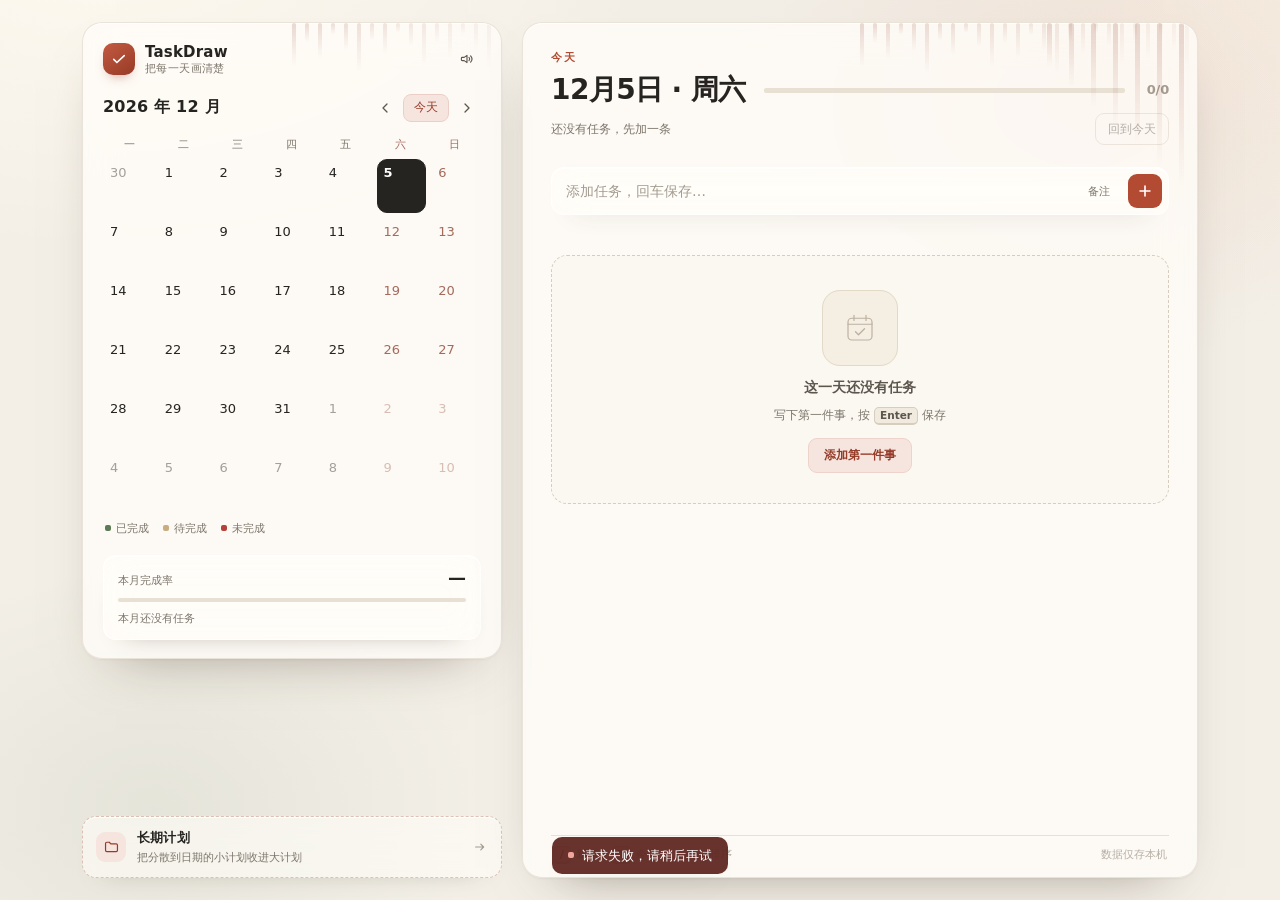
==== static/index.html @ 850bffb0 "Initial commit: TaskDraw local-first task manager" ====
<!doctype html>
<html lang="zh-CN">
<head>
  <meta charset="utf-8">
  <meta name="viewport" content="width=device-width, initial-scale=1">
  <title>TaskDraw · 每日任务</title>
  <link rel="icon" href="data:image/svg+xml,%3Csvg xmlns='http://www.w3.org/2000/svg' viewBox='0 0 32 32'%3E%3Crect width='32' height='32' rx='9' fill='%23b64a32'/%3E%3Cpath d='M9 16.5l4.5 4.5L23 11.5' stroke='%23fff' stroke-width='2.6' fill='none' stroke-linecap='round' stroke-linejoin='round'/%3E%3C/svg%3E">
  <link rel="stylesheet" href="/static/styles.css">
</head>
<body>
  <div class="app">
    <div class="calendar-column">
    <aside class="panel calendar-panel">
      <header class="brand">
        <span class="brand-mark" aria-hidden="true">
          <svg viewBox="0 0 24 24" fill="none"><path d="M5 12.5l4.2 4.2L19 7.4" stroke="currentColor" stroke-width="2.2" stroke-linecap="round" stroke-linejoin="round"/></svg>
        </span>
        <div class="brand-text">
          <span class="brand-name">TaskDraw</span>
          <span class="brand-tagline">把每一天画清楚</span>
        </div>
        <button class="icon-btn sound-toggle" id="sound-toggle" type="button" aria-pressed="true" aria-label="关闭音效" title="关闭音效"></button>
      </header>

      <div class="month-nav">
        <h2 id="month-label">2026 年 11 月</h2>
        <div class="pick-controls" id="pick-controls" hidden>
          <span id="pick-text" aria-live="polite">点选日期</span>
          <button class="pick-confirm" id="pick-confirm" type="button" hidden>确定</button>
          <button class="pick-cancel" id="pick-cancel" type="button">取消</button>
        </div>
        <div class="month-controls" id="month-controls">
          <button class="icon-btn" id="prev-month" type="button" aria-label="上个月">
            <svg viewBox="0 0 20 20" fill="none"><path d="M12.5 5l-5 5 5 5" stroke="currentColor" stroke-width="1.6" stroke-linecap="round" stroke-linejoin="round"/></svg>
          </button>
          <button class="today-chip" id="calendar-today" type="button">今天</button>
          <button class="icon-btn" id="next-month" type="button" aria-label="下个月">
            <svg viewBox="0 0 20 20" fill="none"><path d="M7.5 5l5 5-5 5" stroke="currentColor" stroke-width="1.6" stroke-linecap="round" stroke-linejoin="round"/></svg>
          </button>
        </div>
      </div>

      <div class="weekday-row" aria-hidden="true">
        <span>一</span><span>二</span><span>三</span><span>四</span><span>五</span><span>六</span><span>日</span>
      </div>

      <div class="calendar-grid" id="calendar-grid" role="group" aria-label="月历"></div>

      <div class="day-bubble" id="day-bubble" aria-hidden="true" hidden>
        <span id="day-bubble-text">(´･ω･`)</span>
      </div>

      <div class="legend" aria-hidden="true">
        <span><i class="dot dot-done"></i>已完成</span>
        <span><i class="dot dot-open"></i>待完成</span>
        <span><i class="dot dot-late"></i>未完成</span>
      </div>

      <section class="month-stats" aria-label="本月统计">
        <div class="ms-head">
          <span>本月完成率</span>
          <strong id="month-rate">—</strong>
        </div>
        <div class="ms-bar"><span id="month-bar"></span></div>
        <p class="ms-detail" id="month-detail">本月还没有任务</p>
      </section>
    </aside>

    <button class="plan-entry" id="plan-entry" type="button">
      <span class="plan-entry-mark" id="plan-entry-mark" aria-hidden="true">
        <svg viewBox="0 0 20 20" fill="none"><path d="M3 6.5A1.5 1.5 0 0 1 4.5 5h3l1.6 1.8H15.5A1.5 1.5 0 0 1 17 8.3v6.2a1.5 1.5 0 0 1-1.5 1.5h-11A1.5 1.5 0 0 1 3 14.5v-8z" stroke="currentColor" stroke-width="1.4" stroke-linejoin="round"/></svg>
      </span>
      <span class="plan-entry-text">
        <strong id="plan-entry-title">长期计划</strong>
        <small id="plan-entry-sub">把分散到日期的小计划收进大计划</small>
      </span>
      <span class="plan-entry-go" id="plan-entry-go" aria-hidden="true">
        <svg viewBox="0 0 20 20" fill="none"><path d="M4.5 10h10M11 6.5l3.5 3.5-3.5 3.5" stroke="currentColor" stroke-width="1.5" stroke-linecap="round" stroke-linejoin="round"/></svg>
      </span>
    </button>
    </div>

    <main class="panel day-panel">
      <header class="day-head">
        <div class="day-head-text">
          <p class="eyebrow" id="day-eyebrow">今天</p>
          <div class="day-title-row">
            <h1 id="day-title">11月12日 · 周三</h1>
            <div class="day-progress is-empty" id="day-progress" role="group" aria-label="当日完成进度">
              <div class="dp-track" aria-hidden="true"><span id="day-bar"></span></div>
              <span class="dp-ratio" id="day-ratio">0/0</span>
            </div>
          </div>
          <div class="day-sub-row">
            <p class="day-summary" id="day-summary">还没有任务</p>
            <div class="day-head-actions">
              <button class="btn-ghost desktop-only" id="suspend-btn" type="button" title="收起主窗口，挂出今天的任务">
                <svg viewBox="0 0 20 20" fill="none"><path d="M3.5 6.5h13M3.5 10h8M3.5 13.5h5" stroke="currentColor" stroke-width="1.5" stroke-linecap="round"/></svg>
                挂起
              </button>
              <button class="btn-ghost" id="day-today" type="button">回到今天</button>
            </div>
          </div>
        </div>
      </header>

      <form class="composer" id="composer" autocomplete="off">
        <input id="new-title" type="text" maxlength="120" placeholder="添加任务，回车保存…" aria-label="新任务内容">
        <button class="notes-toggle" id="notes-toggle" type="button" aria-expanded="false" aria-controls="new-notes-wrap">备注</button>
        <button class="add-btn" id="add-btn" type="submit" aria-label="添加任务">
          <svg viewBox="0 0 20 20" fill="none"><path d="M10 4.5v11M4.5 10h11" stroke="currentColor" stroke-width="1.8" stroke-linecap="round"/></svg>
        </button>
      </form>
      <div class="composer-notes" id="new-notes-wrap" hidden>
        <textarea id="new-notes" rows="2" maxlength="5000" placeholder="备注（可选）：补充细节、链接或检查项"></textarea>
      </div>

      <div class="task-scroll">
        <div id="task-list" aria-live="polite"></div>
      </div>

      <footer class="day-foot">
        <span class="foot-hint"><kbd>/</kbd> 新建</span>
        <span class="foot-hint"><kbd>T</kbd> 今天</span>
        <span class="foot-hint foot-drag">
          <svg viewBox="0 0 12 12" fill="none" aria-hidden="true"><path d="M3 3.5h6M3 6h6M3 8.5h6" stroke="currentColor" stroke-width="1.4"/></svg>
          拖动排序
        </span>
        <span class="foot-local">数据仅存本机</span>
      </footer>
    </main>

    <main class="panel plan-panel" id="plan-panel" hidden>
      <header class="day-head plan-head">
        <div class="day-head-text">
          <p class="eyebrow">长期计划</p>
          <div class="day-title-row">
            <h1>计划总览</h1>
          </div>
          <div class="day-sub-row">
            <p class="day-summary" id="plan-summary">还没有长期计划</p>
            <div class="day-head-actions">
              <button class="btn-ghost" id="plan-back" type="button">
                <svg viewBox="0 0 20 20" fill="none"><path d="M15.5 10h-11M8 6.5L4.5 10 8 13.5" stroke="currentColor" stroke-width="1.5" stroke-linecap="round" stroke-linejoin="round"/></svg>
                返回任务
              </button>
            </div>
          </div>
        </div>
      </header>

      <form class="composer plan-composer" id="plan-composer" autocomplete="off">
        <input id="plan-title" type="text" maxlength="120" placeholder="新建大计划，回车保存…" aria-label="新计划名称">
        <button class="add-btn" id="plan-add-btn" type="submit" aria-label="添加计划">
          <svg viewBox="0 0 20 20" fill="none"><path d="M10 4.5v11M4.5 10h11" stroke="currentColor" stroke-width="1.8" stroke-linecap="round"/></svg>
        </button>
      </form>

      <div class="plan-scroll">
        <div id="plan-list" aria-live="polite"></div>
      </div>

      <footer class="day-foot">
        <span class="foot-hint"><kbd>/</kbd> 新建计划</span>
        <span class="foot-hint">计划可像文件夹一样嵌套</span>
        <span class="foot-local">占比按子计划完成数统计</span>
      </footer>
    </main>

    <main class="panel plan-panel plan-detail-panel" id="plan-detail-panel" hidden>
      <header class="day-head plan-head">
        <div class="day-head-text">
          <p class="eyebrow">长期计划</p>
          <div class="day-title-row">
            <h1 id="plan-detail-title">计划</h1>
            <span class="plan-detail-pct" id="plan-detail-pct">0%</span>
          </div>
          <div class="day-sub-row">
            <p class="day-summary" id="plan-detail-summary"></p>
            <div class="day-head-actions">
              <button class="btn-ghost" id="plan-detail-add" type="button">添加子计划</button>
              <button class="btn-ghost" id="plan-detail-edit" type="button">编辑计划</button>
              <button class="btn-ghost" id="plan-detail-back" type="button">
                <svg viewBox="0 0 20 20" fill="none"><path d="M15.5 10h-11M8 6.5L4.5 10 8 13.5" stroke="currentColor" stroke-width="1.5" stroke-linecap="round" stroke-linejoin="round"/></svg>
                返回上一级
              </button>
            </div>
          </div>
        </div>
      </header>

      <div class="plan-detail-meter" aria-hidden="true"><i id="plan-detail-meter"></i></div>

      <div class="plan-scroll">
        <div id="plan-detail-list" aria-live="polite"></div>
      </div>

      <footer class="day-foot">
        <span class="foot-hint">点计划可继续下钻</span>
        <span class="foot-local">占比按子计划完成数统计</span>
      </footer>
    </main>
  </div>

  <dialog id="edit-dialog" aria-labelledby="edit-heading">
    <form id="edit-form">
      <div class="modal-head">
        <h2 id="edit-heading">编辑任务</h2>
        <button class="icon-btn" type="button" data-close aria-label="关闭">
          <svg viewBox="0 0 20 20" fill="none"><path d="M6 6l8 8M14 6l-8 8" stroke="currentColor" stroke-width="1.6" stroke-linecap="round"/></svg>
        </button>
      </div>
      <label class="field">
        <span>任务</span>
        <input id="edit-title" type="text" maxlength="120" required>
      </label>
      <label class="field">
        <span>备注</span>
        <textarea id="edit-notes" rows="4" maxlength="5000" placeholder="补充细节、链接或检查项"></textarea>
      </label>
      <div class="field">
        <span>归入日期</span>
        <div class="date-row">
          <input id="edit-date" type="date" required aria-label="归入日期">
          <div class="date-chips" id="edit-date-chips" role="group" aria-label="快捷日期">
            <button type="button" data-days="0">今天</button>
            <button type="button" data-days="1">明天</button>
            <button type="button" data-days="7">下周</button>
          </div>
        </div>
      </div>
      <p class="edit-meta" id="edit-meta"></p>
      <div class="modal-actions">
        <button class="btn-text danger" id="edit-delete" type="button">删除任务</button>
        <span class="spacer"></span>
        <button class="btn-ghost" type="button" data-close>取消</button>
        <button class="btn-primary" type="submit">保存</button>
      </div>
    </form>
  </dialog>

  <dialog id="plan-dialog" aria-labelledby="plan-dialog-heading">
    <form id="plan-edit-form">
      <div class="modal-head">
        <h2 id="plan-dialog-heading">编辑计划</h2>
        <button class="icon-btn" type="button" data-close aria-label="关闭">
          <svg viewBox="0 0 20 20" fill="none"><path d="M6 6l8 8M14 6l-8 8" stroke="currentColor" stroke-width="1.6" stroke-linecap="round"/></svg>
        </button>
      </div>
      <label class="field">
        <span>计划名称</span>
        <input id="plan-edit-title" type="text" maxlength="120" required>
      </label>
      <div class="field">
        <span>安排日期</span>
        <div class="date-field" id="plan-date-field">
          <button class="date-field-btn" id="plan-date-btn" type="button" aria-haspopup="dialog" aria-expanded="false">
            <svg class="date-field-calendar" viewBox="0 0 20 20" fill="none" aria-hidden="true"><rect x="3.5" y="4.5" width="13" height="11" rx="2.5" stroke="currentColor" stroke-width="1.4"/><path d="M3.5 8.5h13M7 3.2v2.4M13 3.2v2.4" stroke="currentColor" stroke-width="1.4" stroke-linecap="round"/></svg>
            <span id="plan-date-text" class="is-empty">未安排日期</span>
            <svg class="date-field-caret" viewBox="0 0 20 20" fill="none" aria-hidden="true"><path d="M6.5 8l3.5 3.5L13.5 8" stroke="currentColor" stroke-width="1.5" stroke-linecap="round" stroke-linejoin="round"/></svg>
          </button>
        </div>
      </div>
      <input id="plan-edit-date" type="hidden" value="">
      <p class="edit-meta" id="plan-edit-meta"></p>
      <div class="modal-actions">
        <button class="btn-text danger" id="plan-edit-delete" type="button">删除计划</button>
        <span class="spacer"></span>
        <button class="btn-ghost" type="button" data-close>取消</button>
        <button class="btn-primary" type="submit">保存</button>
      </div>
    </form>

    <div class="date-pop" id="plan-date-pop" role="dialog" aria-label="选择日期" hidden>
      <div class="date-pop-head">
        <button type="button" class="icon-btn" data-date-prev aria-label="上个月">
          <svg viewBox="0 0 20 20" fill="none"><path d="M12.5 5l-5 5 5 5" stroke="currentColor" stroke-width="1.6" stroke-linecap="round" stroke-linejoin="round"/></svg>
        </button>
        <strong id="plan-date-label"></strong>
        <button type="button" class="icon-btn" data-date-next aria-label="下个月">
          <svg viewBox="0 0 20 20" fill="none"><path d="M7.5 5l5 5-5 5" stroke="currentColor" stroke-width="1.6" stroke-linecap="round" stroke-linejoin="round"/></svg>
        </button>
      </div>
      <div class="date-pop-week" aria-hidden="true">
        <span>一</span><span>二</span><span>三</span><span>四</span><span>五</span><span>六</span><span>日</span>
      </div>
      <div class="date-pop-grid" id="plan-date-grid"></div>
      <div class="date-pop-foot">
        <button type="button" class="btn-text" data-date-today>今天</button>
        <button type="button" class="btn-text" data-date-clear>清除日期</button>
      </div>
    </div>
  </dialog>

  <dialog id="confirm-dialog" aria-labelledby="confirm-heading">
    <div class="confirm-body">
      <h2 id="confirm-heading">删除这条任务？</h2>
      <p id="confirm-text">删除后无法恢复。</p>
      <div class="modal-actions">
        <span class="spacer"></span>
        <button class="btn-ghost" id="confirm-cancel" type="button">取消</button>
        <button class="btn-primary danger-fill" id="confirm-ok" type="button">删除</button>
      </div>
    </div>
  </dialog>

  <div class="toast" id="toast" role="status" aria-live="polite"></div>

  <div class="corner-toast" id="plan-complete-toast" role="status" aria-live="polite">
    <span class="corner-toast-mark">
      <svg viewBox="0 0 20 20" fill="none"><path d="M5 10.5l3.2 3.2L15 7" stroke="currentColor" stroke-width="1.9" stroke-linecap="round" stroke-linejoin="round"/></svg>
    </span>
    <div class="corner-toast-body">
      <span class="corner-toast-eyebrow">计划完成</span>
      <p id="plan-complete-text"></p>
    </div>
  </div>

  <script src="/static/sfx.js"></script>
  <script src="/static/app.js"></script>
</body>
</html>
---- static/styles.css ----
:root {
  --paper: #f3efe7;
  --card: #fffdf9;
  --ink: #262421;
  --ink-soft: #5c564e;
  --muted: #7c756b;
  --faint: #a49c90;
  --line: #e7e0d4;
  --line-strong: #d6cdbd;
  --accent: #b34a32;
  --accent-deep: #963b27;
  --accent-soft: #f6e5df;
  --green: #5c7a55;
  --green-soft: #e9eee1;
  --red: #b2423a;
  --red-soft: #f7e4e1;
  --gold: #b28e54;
  --ease-out: cubic-bezier(0.22, 0.8, 0.32, 1);
  --ease-spring: cubic-bezier(0.34, 1.4, 0.5, 1);
  --font: "Segoe UI", "PingFang SC", "Microsoft YaHei", "Noto Sans SC", system-ui, sans-serif;
  color-scheme: light;
}

* {
  box-sizing: border-box;
}

html,
body {
  height: 100%;
}

body {
  margin: 0;
  overflow: hidden;
  color: var(--ink);
  background:
    radial-gradient(520px 380px at 84% 12%, rgba(179, 74, 50, 0.07), transparent 70%),
    radial-gradient(460px 340px at 12% 90%, rgba(92, 122, 85, 0.09), transparent 72%),
    radial-gradient(900px 520px at 8% -8%, #fffaf0 0%, rgba(255, 250, 240, 0) 62%),
    radial-gradient(760px 520px at 100% 0%, #f6ede1 0%, rgba(246, 237, 225, 0) 58%),
    var(--paper);
  font-family: var(--font);
  font-size: 14px;
  line-height: 1.55;
  -webkit-font-smoothing: antialiased;
}

[hidden] {
  display: none !important;
}

button,
input,
textarea {
  font: inherit;
  color: inherit;
}

button {
  cursor: pointer;
}

button:focus-visible,
input:focus-visible,
textarea:focus-visible,
.day:focus-visible {
  outline: 2px solid var(--accent);
  outline-offset: 2px;
}

.app {
  display: grid;
  grid-template-columns: 420px minmax(0, 1fr);
  gap: 20px;
  align-items: start;
  width: 100%;
  max-width: 1160px;
  height: 100dvh;
  margin: 0 auto;
  padding: 22px;
}

.panel {
  position: relative;
  background: rgba(255, 253, 249, 0.78);
  backdrop-filter: blur(18px) saturate(118%);
  -webkit-backdrop-filter: blur(18px) saturate(118%);
  border: 1px solid rgba(231, 224, 212, 0.85);
  border-radius: 20px;
  box-shadow:
    0 1px 0 rgba(255, 255, 255, 0.9) inset,
    0 1px 2px rgba(70, 52, 34, 0.05),
    0 24px 54px -34px rgba(62, 46, 30, 0.5);
}

.panel::before {
  content: "";
  position: absolute;
  top: 0;
  left: 50%;
  right: 0;
  height: 56px;
  pointer-events: none;
  background-image: url("data:image/svg+xml,%3Csvg xmlns='http://www.w3.org/2000/svg' width='130' height='56'%3E%3Cdefs%3E%3ClinearGradient id='b' x1='0' y1='0' x2='0' y2='1'%3E%3Cstop offset='0' stop-color='%238f3f2b' stop-opacity='.2'/%3E%3Cstop offset='1' stop-color='%238f3f2b' stop-opacity='0'/%3E%3C/linearGradient%3E%3C/defs%3E%3Cg fill='url(%23b)'%3E%3Crect x='0' y='0' width='4' height='44' rx='2'/%3E%3Crect x='13' y='0' width='4' height='20' rx='2'/%3E%3Crect x='26' y='0' width='4' height='36' rx='2'/%3E%3Crect x='39' y='0' width='4' height='12' rx='2'/%3E%3Crect x='52' y='0' width='4' height='28' rx='2'/%3E%3Crect x='65' y='0' width='4' height='50' rx='2'/%3E%3Crect x='78' y='0' width='4' height='18' rx='2'/%3E%3Crect x='91' y='0' width='4' height='32' rx='2'/%3E%3Crect x='104' y='0' width='4' height='10' rx='2'/%3E%3Crect x='117' y='0' width='4' height='24' rx='2'/%3E%3C/g%3E%3C/svg%3E");
  background-repeat: repeat-x;
  background-size: 130px 56px;
  border-radius: 0 20px 0 0;
  -webkit-mask-image: linear-gradient(90deg, rgba(0, 0, 0, 0.95) 0%, rgba(0, 0, 0, 0.25) 100%);
  mask-image: linear-gradient(90deg, rgba(0, 0, 0, 0.95) 0%, rgba(0, 0, 0, 0.25) 100%);
}

.day-panel::after,
.plan-panel::after {
  content: "";
  position: absolute;
  top: 0;
  right: 0;
  width: 150px;
  height: 168px;
  pointer-events: none;
  background-image: url("data:image/svg+xml,%3Csvg xmlns='http://www.w3.org/2000/svg' width='150' height='168'%3E%3Cdefs%3E%3ClinearGradient id='s' x1='0' y1='0' x2='0' y2='1'%3E%3Cstop offset='0' stop-color='%238f3f2b' stop-opacity='.2'/%3E%3Cstop offset='1' stop-color='%238f3f2b' stop-opacity='0'/%3E%3C/linearGradient%3E%3C/defs%3E%3Cg fill='url(%23s)'%3E%3Crect x='0' width='5' height='44' rx='2.5'/%3E%3Crect x='22' width='5' height='64' rx='2.5'/%3E%3Crect x='44' width='5' height='84' rx='2.5'/%3E%3Crect x='66' width='5' height='104' rx='2.5'/%3E%3Crect x='88' width='5' height='124' rx='2.5'/%3E%3Crect x='110' width='5' height='144' rx='2.5'/%3E%3Crect x='132' width='5' height='164' rx='2.5'/%3E%3C/g%3E%3C/svg%3E");
  background-repeat: no-repeat;
  background-size: 150px 168px;
  background-position: right top;
  border-radius: 0 20px 0 0;
}

/* ---------- Calendar ---------- */

.calendar-panel {
  padding: 20px 20px 18px;
  transition: border-color 0.18s ease, box-shadow 0.18s ease;
}

.calendar-panel.is-picking {
  border-color: rgba(179, 74, 50, 0.48);
  box-shadow:
    0 1px 0 rgba(255, 255, 255, 0.9) inset,
    0 1px 2px rgba(70, 52, 34, 0.05),
    0 0 0 3px rgba(179, 74, 50, 0.07),
    0 24px 54px -34px rgba(62, 46, 30, 0.5);
}

.brand {
  display: flex;
  align-items: center;
  gap: 10px;
}

.brand-mark {
  display: grid;
  place-items: center;
  width: 32px;
  height: 32px;
  border-radius: 10px;
  color: #fff;
  background: linear-gradient(145deg, #c45a41, var(--accent-deep));
  box-shadow: 0 6px 14px -8px rgba(150, 59, 39, 0.8);
}

.brand-mark svg {
  width: 18px;
  height: 18px;
}

.brand-text {
  display: flex;
  flex-direction: column;
  line-height: 1.25;
}

.brand-name {
  font-size: 15px;
  font-weight: 650;
  letter-spacing: 0.2px;
}

.brand-tagline {
  font-size: 11px;
  color: var(--muted);
  letter-spacing: 0.4px;
}

.sound-toggle {
  width: 28px;
  height: 28px;
  margin-left: auto;
  color: var(--muted);
}

.sound-toggle:hover {
  color: var(--ink);
}

.sound-toggle.is-muted {
  color: var(--faint);
}

.sound-toggle svg {
  width: 16px;
  height: 16px;
}

.month-nav {
  display: flex;
  align-items: center;
  justify-content: space-between;
  margin-top: 18px;
}

.month-nav h2 {
  margin: 0;
  font-size: 16px;
  font-weight: 650;
  letter-spacing: 0.2px;
  font-variant-numeric: tabular-nums;
}

.month-controls {
  display: flex;
  align-items: center;
  gap: 4px;
}

.icon-btn {
  display: grid;
  place-items: center;
  width: 28px;
  height: 28px;
  padding: 0;
  color: var(--ink-soft);
  background: transparent;
  border: 1px solid transparent;
  border-radius: 8px;
  transition: background 0.15s ease, border-color 0.15s ease, color 0.15s ease;
}

.icon-btn svg {
  width: 16px;
  height: 16px;
}

.icon-btn:hover {
  color: var(--ink);
  background: #f6f2e9;
  border-color: var(--line);
}

.today-chip {
  height: 28px;
  padding: 0 10px;
  font-size: 12px;
  color: var(--accent-deep);
  background: var(--accent-soft);
  border: 1px solid #ebcfc6;
  border-radius: 8px;
  transition: background 0.15s ease;
}

.today-chip:hover {
  background: #f1d8d0;
}

.pick-controls {
  display: flex;
  flex: 0 0 auto;
  align-items: center;
  gap: 6px;
  margin-left: auto;
  margin-right: 2px;
  font-size: 11.5px;
  letter-spacing: 0.2px;
  color: var(--accent-deep);
  white-space: nowrap;
}

.pick-controls::before {
  content: "";
  width: 6px;
  height: 6px;
  border-radius: 50%;
  background: var(--accent);
  animation: pick-blink 1.6s ease-in-out infinite;
}

.pick-controls.is-pending {
  gap: 5px;
  margin-right: 0;
}

.pick-controls.is-pending::before {
  display: none;
}

@keyframes pick-blink {
  0%, 100% { opacity: 1; box-shadow: 0 0 0 0 rgba(179, 74, 50, 0.3); }
  50% { opacity: 0.55; box-shadow: 0 0 0 4px rgba(179, 74, 50, 0); }
}

.pick-cancel {
  height: 26px;
  padding: 0 9px;
  font-size: 11.5px;
  color: var(--ink-soft);
  background: #fff;
  border: 1px solid var(--line);
  border-radius: 7px;
  transition: border-color 0.15s ease, color 0.15s ease;
}

.pick-cancel:hover {
  color: var(--ink);
  border-color: #cdbba2;
}

.pick-confirm {
  height: 26px;
  padding: 0 10px;
  font-size: 11.5px;
  color: #fff;
  background: var(--accent);
  border: 1px solid var(--accent);
  border-radius: 7px;
  transition: background 0.15s ease;
}

.pick-confirm:hover {
  background: var(--accent-deep);
}

.weekday-row {
  display: grid;
  grid-template-columns: repeat(7, 1fr);
  gap: 5px;
  margin-top: 14px;
  padding: 0 2px;
  font-size: 11px;
  letter-spacing: 0.5px;
  color: var(--muted);
  text-align: center;
}

.weekday-row span:nth-last-child(-n + 2) {
  color: #a56a5c;
}

.calendar-grid {
  display: grid;
  grid-template-columns: repeat(7, 1fr);
  grid-template-rows: repeat(6, 54px);
  gap: 5px;
  margin-top: 6px;
}

.calendar-grid.slide-next {
  animation: cal-next 0.26s var(--ease-out);
}

.calendar-grid.slide-prev {
  animation: cal-prev 0.26s var(--ease-out);
}

@keyframes cal-next {
  from { opacity: 0; transform: translateX(16px); }
  to { opacity: 1; transform: translateX(0); }
}

@keyframes cal-prev {
  from { opacity: 0; transform: translateX(-16px); }
  to { opacity: 1; transform: translateX(0); }
}

#month-label {
  transition: color 0.2s ease;
}

.month-nav.changed #month-label {
  animation: label-pop 0.28s var(--ease-out);
}

@keyframes label-pop {
  0% { opacity: 0.4; transform: translateY(3px); }
  100% { opacity: 1; transform: translateY(0); }
}

.day {
  position: relative;
  display: flex;
  flex-direction: column;
  justify-content: space-between;
  min-width: 0;
  padding: 6px 6px 7px;
  color: var(--ink);
  background: transparent;
  border: 1px solid transparent;
  border-radius: 10px;
  text-align: left;
  transition: background 0.14s ease, border-color 0.14s ease, transform 0.14s ease;
}

.day:hover {
  background: #f8f4ec;
  border-color: var(--line);
}

.day-top {
  display: flex;
  align-items: center;
  justify-content: space-between;
  gap: 2px;
  min-width: 0;
}

.day-num {
  font-size: 13px;
  font-weight: 500;
  font-variant-numeric: tabular-nums;
  line-height: 1;
}

.day-count {
  display: grid;
  place-items: center;
  min-width: 15px;
  height: 15px;
  padding: 0 3px;
  font-size: 10.5px;
  font-weight: 600;
  color: var(--muted);
  background: #f1ece2;
  border-radius: 4px;
  font-variant-numeric: tabular-nums;
  line-height: 1;
}

.day.selected .day-count {
  color: #fff;
  background: rgba(255, 255, 255, 0.16);
}

.day.outside {
  opacity: 0.42;
}

.day.today {
  border-color: #e2c0b5;
  background: #fdf6f1;
}

.day.today .day-num {
  color: var(--accent-deep);
  font-weight: 700;
}

.day.selected {
  color: #fff;
  background: var(--ink);
  border-color: var(--ink);
}

.day.selected .day-num {
  color: #fff;
  font-weight: 700;
}

.day.selected:hover {
  background: #312f2b;
}

.day.today.selected:hover {
  z-index: 2;
  transform-origin: left bottom;
  transform: rotate(-15deg);
}

.day.weekend:not(.selected):not(.today) .day-num {
  color: #a56a5c;
}

.day.just-selected {
  animation: day-pop 0.3s var(--ease-spring);
}

@keyframes day-pop {
  0% { transform: scale(0.93); }
  55% { transform: scale(1.035); }
  100% { transform: scale(1); }
}

.day.is-pick-target {
  border-color: var(--accent) !important;
  box-shadow: inset 0 0 0 1.5px var(--accent);
}

.day.is-pick-pending {
  border-color: var(--accent) !important;
  background: rgba(179, 74, 50, 0.11);
  box-shadow: inset 0 0 0 1.5px var(--accent);
}

.day.is-pick-pending .day-num {
  color: var(--accent-deep);
  font-weight: 700;
}

.day.is-picked {
  animation: day-picked 0.62s var(--ease-out);
}

@keyframes day-picked {
  0% { background: rgba(179, 74, 50, 0.28); transform: scale(0.96); }
  45% { background: rgba(179, 74, 50, 0.16); transform: scale(1.02); }
  100% { background: transparent; transform: scale(1); }
}

.day-bubble {
  --bubble-line: var(--accent);
  position: absolute;
  z-index: 8;
  display: grid;
  place-items: center;
  width: 104px;
  height: 42px;
  padding: 0 10px;
  color: var(--ink-soft);
  background: #fff;
  border: 1.5px solid var(--bubble-line);
  border-radius: 11px;
  box-shadow: 0 12px 26px -16px rgba(62, 46, 30, 0.55);
  font-size: 12px;
  line-height: 1.2;
  text-align: center;
  white-space: nowrap;
  pointer-events: none;
  transform-origin: right bottom;
  animation: bubble-in 0.18s var(--ease-spring);
}

.day-bubble.is-done {
  --bubble-line: var(--green);
}

.day-bubble::after {
  content: "";
  position: absolute;
  right: 14px;
  bottom: -5px;
  width: 8px;
  height: 8px;
  background: #fff;
  border-right: 1.5px solid var(--bubble-line);
  border-bottom: 1.5px solid var(--bubble-line);
  border-bottom-right-radius: 2px;
  transform: rotate(45deg);
}

.day-bubble.is-dissolving {
  animation: bubble-dissolve 0.22s ease-out forwards;
}

.day-bubble.is-bursting {
  animation: bubble-burst 0.38s ease forwards;
}

@keyframes bubble-in {
  from { opacity: 0; transform: scale(0.72); }
  to { opacity: 1; transform: scale(1); }
}

@keyframes bubble-dissolve {
  0% { opacity: 1; filter: blur(0); transform: scale(1); }
  100% { opacity: 0; filter: blur(2px); transform: scale(0.96); }
}

@keyframes bubble-burst {
  0% { opacity: 1; transform: scale(1); }
  30% { opacity: 1; transform: scale(1.06); }
  100% { opacity: 0; transform: scale(0.8); filter: blur(2px); }
}

.fw-spark {
  position: fixed;
  z-index: 80;
  width: 5px;
  height: 5px;
  border-radius: 2px;
  pointer-events: none;
}

.fw-trail {
  z-index: 79;
  filter: blur(0.4px);
}

.dissolve-bit {
  position: fixed;
  z-index: 80;
  border-radius: 2px;
  pointer-events: none;
}

.fw-ring {
  position: fixed;
  z-index: 79;
  width: 46px;
  height: 46px;
  border: 1.5px solid var(--green);
  border-radius: 10px;
  box-shadow: 0 0 14px rgba(92, 122, 85, 0.25);
  pointer-events: none;
}

.meter span {
  transition: width 0.45s var(--ease-out);
}

.meter {
  display: flex;
  gap: 2px;
  width: 100%;
  height: 3px;
  overflow: hidden;
  border-radius: 2px;
  background: #eee8dc;
}

.meter span {
  display: block;
  height: 100%;
}

.m-done {
  background: var(--green);
}

.m-open {
  background: #c8ad80;
}

.m-open.is-late {
  background: var(--red);
}

.day.selected .meter {
  background: rgba(255, 255, 255, 0.18);
}

.day.selected .m-done {
  background: #aec2a0;
}

.day.selected .m-open {
  background: #e4c48e;
}

.day.selected .m-open.is-late {
  background: #f2a69b;
}

.legend {
  display: flex;
  flex-wrap: wrap;
  align-items: center;
  gap: 14px;
  margin-top: 12px;
  padding: 0 2px;
  font-size: 11px;
  color: var(--muted);
}

.legend span {
  display: inline-flex;
  align-items: center;
  gap: 5px;
}

.dot {
  width: 6px;
  height: 6px;
  border-radius: 2px;
}

.dot-done {
  background: var(--green);
}

.dot-open {
  background: #c8ad80;
}

.dot-late {
  background: var(--red);
}

.month-stats {
  margin-top: 18px;
  padding: 13px 14px 12px;
  background: rgba(255, 253, 249, 0.58);
  backdrop-filter: blur(16px) saturate(116%);
  -webkit-backdrop-filter: blur(16px) saturate(116%);
  border: 1px solid rgba(255, 255, 255, 0.7);
  border-radius: 13px;
  box-shadow:
    0 1px 0 rgba(255, 255, 255, 0.95) inset,
    0 14px 26px -22px rgba(62, 46, 30, 0.42);
  transition: transform 0.2s var(--ease-out), box-shadow 0.2s ease, border-color 0.2s ease;
}

.month-stats:hover {
  transform: translateY(-2px);
  box-shadow:
    0 1px 0 rgba(255, 255, 255, 0.95) inset,
    0 20px 34px -22px rgba(62, 46, 30, 0.52);
}

.ms-head {
  display: flex;
  align-items: baseline;
  justify-content: space-between;
  font-size: 11px;
  color: var(--muted);
}

.ms-head strong {
  font-size: 18px;
  font-weight: 650;
  color: var(--ink);
  font-variant-numeric: tabular-nums;
  line-height: 1;
}

.ms-bar {
  height: 4px;
  margin-top: 9px;
  overflow: hidden;
  background: #e8e0d2;
  border-radius: 3px;
}

.ms-bar span {
  display: block;
  width: 0;
  height: 100%;
  background: linear-gradient(90deg, #829268, var(--green));
  border-radius: inherit;
  transition: width 0.35s ease;
}

.ms-detail {
  margin: 8px 0 0;
  font-size: 11px;
  color: var(--muted);
  font-variant-numeric: tabular-nums;
}

/* ---------- Day panel ---------- */

.day-panel {
  display: flex;
  flex-direction: column;
  height: 100%;
  min-height: 0;
  padding: 26px 28px 0;
}

.day-head {
  position: relative;
}

.day-head-text {
  min-width: 0;
}

.day-head-text.pop {
  animation: head-in 0.3s var(--ease-out);
}

@keyframes head-in {
  from { opacity: 0; transform: translateY(5px); }
  to { opacity: 1; transform: translateY(0); }
}

.day-title-row {
  display: flex;
  align-items: center;
  gap: 18px;
  min-width: 0;
  margin-top: 8px;
}

.day-title-row h1 {
  flex: 0 0 auto;
}

.day-progress {
  display: flex;
  flex: 1 1 auto;
  align-items: center;
  gap: 10px;
  min-width: 70px;
}

.dp-track {
  flex: 1;
  height: 5px;
  overflow: hidden;
  background: #e8e0d2;
  border-radius: 2px;
}

.dp-track span {
  display: block;
  width: 0;
  height: 100%;
  background: linear-gradient(90deg, #829268, var(--green));
  border-radius: inherit;
  transition: width 0.65s var(--ease-out), box-shadow 0.3s ease;
}

.dp-ratio {
  flex: 0 0 auto;
  min-width: 34px;
  font-size: 13px;
  font-weight: 700;
  letter-spacing: -0.2px;
  color: var(--ink-soft);
  text-align: right;
  font-variant-numeric: tabular-nums;
  transition: color 0.25s ease;
}

.day-progress.is-complete .dp-ratio {
  color: var(--green);
}

.day-progress.is-complete .dp-track span {
  box-shadow: 0 0 7px rgba(92, 122, 85, 0.4);
}

.day-progress.is-empty .dp-ratio {
  color: var(--faint);
  font-weight: 600;
}

.eyebrow {
  margin: 0 0 5px;
  font-size: 11px;
  font-weight: 600;
  letter-spacing: 1.6px;
  color: var(--accent);
}

.day-head h1 {
  margin: 0;
  font-size: 28px;
  font-weight: 620;
  letter-spacing: -0.6px;
  line-height: 1.15;
}

.day-sub-row {
  display: flex;
  align-items: center;
  justify-content: space-between;
  gap: 14px;
  margin-top: 7px;
}

.day-summary {
  margin: 0;
  font-size: 12px;
  color: var(--muted);
  font-variant-numeric: tabular-nums;
  transition: color 0.25s ease;
}

.day-summary.is-complete {
  color: var(--green);
  font-weight: 500;
}

.day-head-actions {
  display: flex;
  flex: 0 0 auto;
  align-items: center;
  gap: 8px;
}

.btn-ghost {
  display: inline-flex;
  align-items: center;
  justify-content: center;
  gap: 6px;
  height: 32px;
  padding: 0 12px;
  font-size: 12px;
  color: var(--ink-soft);
  background: transparent;
  border: 1px solid var(--line-strong);
  border-radius: 9px;
  transition: background 0.15s ease, color 0.15s ease;
}

.btn-ghost svg {
  width: 14px;
  height: 14px;
}

.desktop-only {
  display: none !important;
}

html.desktop .desktop-only {
  display: inline-flex !important;
}

.btn-ghost:hover {
  color: var(--ink);
  background: #f7f3ea;
}

.btn-ghost.is-current {
  opacity: 0.45;
  pointer-events: none;
}

.composer {
  display: flex;
  align-items: center;
  gap: 8px;
  margin-top: 22px;
  padding: 6px 6px 6px 14px;
  background: rgba(255, 253, 249, 0.58);
  backdrop-filter: blur(16px) saturate(116%);
  -webkit-backdrop-filter: blur(16px) saturate(116%);
  border: 1px solid rgba(255, 255, 255, 0.7);
  border-radius: 13px;
  box-shadow:
    0 1px 0 rgba(255, 255, 255, 0.95) inset,
    0 14px 26px -22px rgba(62, 46, 30, 0.45);
  transition: border-color 0.18s ease, background 0.18s ease, box-shadow 0.18s ease, transform 0.18s var(--ease-out);
}

.composer:hover {
  transform: translateY(-2px);
  box-shadow:
    0 1px 0 rgba(255, 255, 255, 0.95) inset,
    0 20px 34px -22px rgba(62, 46, 30, 0.55);
}

.composer:focus-within {
  background: rgba(255, 253, 249, 0.88);
  border-color: rgba(205, 187, 162, 0.9);
  box-shadow:
    0 0 0 4px rgba(179, 74, 50, 0.07),
    0 18px 30px -22px rgba(62, 46, 30, 0.55);
  transform: translateY(-1px);
}

.composer input {
  flex: 1;
  min-width: 0;
  height: 34px;
  padding: 0;
  background: transparent;
  border: none;
  font-size: 14px;
}

.composer input:focus {
  outline: none;
}

.composer input::placeholder {
  color: var(--faint);
}

.notes-toggle {
  height: 28px;
  padding: 0 9px;
  font-size: 11px;
  color: var(--muted);
  background: transparent;
  border: 1px solid transparent;
  border-radius: 7px;
  transition: color 0.15s ease, background 0.15s ease, border-color 0.15s ease;
}

.notes-toggle:hover {
  color: var(--ink-soft);
  background: #f1ebdf;
}

.notes-toggle[aria-expanded="true"] {
  color: var(--accent-deep);
  background: var(--accent-soft);
  border-color: #edd3ca;
}

.add-btn {
  display: grid;
  place-items: center;
  width: 34px;
  height: 34px;
  padding: 0;
  color: #fff;
  background: var(--accent);
  border: none;
  border-radius: 9px;
  transition: background 0.15s ease, transform 0.12s ease;
}

.add-btn svg {
  width: 18px;
  height: 18px;
}

.add-btn:hover {
  background: var(--accent-deep);
}

.add-btn:active {
  transform: scale(0.94);
}

.add-btn:disabled {
  opacity: 0.5;
  cursor: default;
}

.composer-notes {
  margin-top: 8px;
  padding: 10px 12px;
  background: #fbf8f2;
  border: 1px solid var(--line);
  border-radius: 11px;
}

.composer-notes textarea {
  display: block;
  width: 100%;
  padding: 0;
  resize: none;
  background: transparent;
  border: none;
  font-size: 13px;
  line-height: 1.6;
}

.composer-notes textarea:focus {
  outline: none;
}

.composer.shake {
  animation: shake 0.32s ease;
  border-color: #d78b7b;
}

@keyframes shake {
  0%, 100% { transform: translateX(0); }
  25% { transform: translateX(-4px); }
  75% { transform: translateX(4px); }
}

.task-scroll {
  flex: 1;
  min-height: 0;
  margin: 14px -10px 0;
  padding: 0 10px 12px;
  overflow-y: auto;
  overflow-x: hidden;
  overflow-x: clip;
  overscroll-behavior: contain;
}

.task-scroll::-webkit-scrollbar {
  width: 8px;
}

.task-scroll::-webkit-scrollbar-thumb {
  background: #e0d8ca;
  border: 2px solid transparent;
  border-radius: 4px;
  background-clip: content-box;
}

.task-scroll::-webkit-scrollbar-thumb:hover {
  background: #cfc4b2;
  background-clip: content-box;
}

.task-section + .task-section {
  margin-top: 22px;
}

.task-section {
  position: relative;
}

.section-label {
  display: flex;
  align-items: center;
  gap: 9px;
  margin: 0 0 6px;
  font-size: 11px;
  font-weight: 600;
  letter-spacing: 1.1px;
  color: var(--muted);
}

.section-label::before {
  content: "";
  width: 6px;
  height: 6px;
  border-radius: 2px;
  background: var(--gold);
}

.task-section.done-section .section-label::before {
  background: var(--green);
}

.section-label::after {
  content: "";
  flex: 1;
  height: 1px;
  background: var(--line);
}

.task {
  display: grid;
  grid-template-columns: 14px 22px minmax(0, 1fr) auto;
  align-items: start;
  gap: 10px;
  padding: 12px 10px 12px 4px;
  border-bottom: 1px dashed var(--line);
  border-radius: 10px;
  transition:
    background 0.18s ease,
    box-shadow 0.18s ease,
    border-color 0.18s ease,
    margin-top 0.22s var(--ease-out),
    transform 0.22s var(--ease-out);
}

.task.enter {
  animation: rise 0.36s var(--ease-out) both;
}

@keyframes rise {
  from { opacity: 0; transform: translateY(7px); }
  to { opacity: 1; transform: translateY(0); }
}

.task:hover {
  background: #faf7f0;
}

.task:last-child {
  border-bottom-color: transparent;
}

.drag-handle {
  display: grid;
  place-items: center;
  width: 14px;
  height: 22px;
  margin-top: 1px;
  padding: 0;
  color: #c9beb0;
  background: transparent;
  border: none;
  border-radius: 5px;
  opacity: 0;
  cursor: grab;
  touch-action: none;
  transition: opacity 0.15s ease, color 0.15s ease;
}

.drag-handle svg {
  width: 10px;
  height: 15px;
  fill: none;
}

.task:hover .drag-handle,
.task:focus-within .drag-handle {
  opacity: 1;
}

.drag-handle:hover {
  color: var(--muted);
}

.drag-handle.disabled {
  pointer-events: none;
}

.task.dragging {
  position: relative;
  z-index: 30;
  background: #fffdf9;
  border-bottom-color: transparent;
  border-radius: 12px;
  box-shadow: 0 18px 38px -22px rgba(62, 46, 30, 0.55);
  transform: scale(1.008);
  animation: none;
}

.task-placeholder {
  border-radius: 10px;
  background: rgba(92, 122, 85, 0.07);
  box-shadow: inset 0 0 0 1px rgba(92, 122, 85, 0.14);
}

.task-section.is-sorting .task:not(.dragging),
.task-section.is-sorting .task-placeholder {
  margin-top: 7px;
}

.task-section.is-sorting .task:not(.dragging) {
  background: rgba(255, 253, 249, 0.66);
  backdrop-filter: blur(10px) saturate(110%);
  -webkit-backdrop-filter: blur(10px) saturate(110%);
  border: 1px solid rgba(255, 255, 255, 0.72);
  box-shadow:
    0 1px 0 rgba(255, 255, 255, 0.9) inset,
    0 12px 24px -20px rgba(62, 46, 30, 0.4);
}

.task-section.is-sorting .task:not(.dragging):hover {
  background: rgba(255, 253, 249, 0.84);
}

.task.dragging .drag-handle {
  color: var(--accent);
  opacity: 1;
}

body.is-dragging,
body.is-dragging * {
  cursor: grabbing !important;
  user-select: none;
}

body.is-progressing,
body.is-progressing * {
  cursor: ew-resize !important;
  user-select: none;
}

.task.enter-right {
  animation: task-enter-right 0.46s var(--ease-out);
}

.task.enter-right .check {
  animation: check-pop 0.45s var(--ease-spring) 0.12s both;
}

.task.enter-right .check::before {
  content: "";
  position: absolute;
  inset: -5px;
  border: 2px solid var(--green);
  border-radius: 9px;
  animation: check-ring 0.55s var(--ease-out) 0.1s forwards;
}

@keyframes task-enter-right {
  0% { opacity: 0; transform: translateX(76px); background: rgba(92, 122, 85, 0.12); }
  55% { opacity: 1; }
  100% { opacity: 1; transform: translateX(0); background: transparent; }
}

.task-bars {
  position: absolute;
  right: 5px;
  z-index: 3;
  display: flex;
  align-items: center;
  justify-content: flex-end;
  gap: 3px;
  width: 122px;
  height: 30px;
  margin-top: -15px;
  pointer-events: none;
  opacity: 0;
  clip-path: inset(0 0 0 100%);
  -webkit-mask-image: linear-gradient(to right, transparent 4%, rgba(0, 0, 0, 0.3) 34%, #000 70%);
  mask-image: linear-gradient(to right, transparent 4%, rgba(0, 0, 0, 0.3) 34%, #000 70%);
}

.task-bars i {
  flex: 0 0 auto;
  width: 2px;
  border-radius: 2px;
  background: var(--accent);
  opacity: 0.5;
}

.task-bars i:nth-child(3n) {
  opacity: 0.32;
}

.task-bars i:nth-child(4n) {
  opacity: 0.62;
}

.task-bars.is-done i {
  background: var(--green);
}

@keyframes check-pop {
  0% { transform: scale(1); }
  38% { transform: scale(1.24); }
  100% { transform: scale(1); }
}

@keyframes check-ring {
  from { opacity: 0.85; transform: scale(0.55); }
  to { opacity: 0; transform: scale(1.55); }
}

.check {
  position: relative;
  width: 20px;
  height: 20px;
  margin-top: 2px;
  padding: 0;
  background: transparent;
  border: 1.5px solid var(--line-strong);
  border-radius: 6px;
  transition: border-color 0.15s ease, background 0.15s ease;
}

.check-fill {
  position: absolute;
  left: 0;
  right: 0;
  bottom: 0;
  height: var(--task-progress, 0%);
  background: rgba(92, 122, 85, 0.42);
  border-radius: 0 0 4px 4px;
  pointer-events: none;
  transition: height 0.28s var(--ease-out);
}

.task.done .check-fill {
  display: none;
}

.check:hover {
  border-color: var(--green);
  background: var(--green-soft);
}

.task.done .check {
  background: var(--green);
  border-color: var(--green);
}

.task.done .check::after {
  content: "";
  position: absolute;
  left: 6px;
  top: 3px;
  width: 4px;
  height: 8px;
  border: solid #fff;
  border-width: 0 1.6px 1.6px 0;
  transform: rotate(42deg);
}

.task-main {
  min-width: 0;
}

.task-title {
  margin: 0;
  font-size: 14px;
  font-weight: 500;
  line-height: 1.5;
  overflow-wrap: anywhere;
}

.task.done .task-title {
  color: var(--muted);
  text-decoration: line-through;
  text-decoration-color: var(--green);
  text-decoration-thickness: 1.5px;
}

.badge {
  display: inline-block;
  margin-left: 8px;
  padding: 1px 6px;
  font-size: 10px;
  font-weight: 600;
  letter-spacing: 0.3px;
  color: var(--red);
  background: var(--red-soft);
  border-radius: 5px;
  vertical-align: 1.5px;
  text-decoration: none;
}

.task-notes {
  margin: 3px 0 0;
  font-size: 12.5px;
  line-height: 1.55;
  color: var(--ink-soft);
  white-space: pre-wrap;
  overflow-wrap: anywhere;
  display: -webkit-box;
  -webkit-line-clamp: 2;
  -webkit-box-orient: vertical;
  overflow: hidden;
  cursor: pointer;
}

.task.expanded .task-notes {
  display: block;
  -webkit-line-clamp: unset;
}

.task.done .task-notes {
  color: var(--faint);
}

.task-meta {
  margin: 5px 0 0;
  font-size: 11px;
  color: var(--faint);
  font-variant-numeric: tabular-nums;
}

.plan-task {
  grid-template-columns: 22px minmax(0, 1fr) auto;
  padding-left: 10px;
  cursor: pointer;
}

.plan-task .check {
  margin-top: 3px;
}

.plan-badge {
  display: inline-block;
  margin-left: 8px;
  padding: 1px 6px;
  font-size: 10px;
  font-weight: 600;
  letter-spacing: 0.3px;
  color: #8a6a38;
  background: rgba(178, 142, 84, 0.14);
  border-radius: 5px;
  vertical-align: 1.5px;
  text-decoration: none;
}

.plan-task-go {
  width: 26px;
  height: 26px;
  margin-top: 2px;
  color: var(--faint);
  opacity: 0.45;
  transition: opacity 0.15s ease, color 0.15s ease;
}

.plan-task:hover .plan-task-go,
.plan-task:focus-within .plan-task-go {
  opacity: 1;
  color: var(--ink-soft);
}

.plan-task-go svg {
  width: 14px;
  height: 14px;
}

.task.progress-editing {
  border-bottom-color: transparent;
  background: #faf7f0;
  padding-bottom: 6px;
}

.task-progress {
  grid-column: 1 / -1;
  display: grid;
  grid-template-columns: minmax(0, 1fr) auto;
  align-items: center;
  gap: 10px;
  margin: 0;
  padding: 0 0 0 2px;
  animation: tp-in 0.18s ease;
}

@keyframes tp-in {
  from { opacity: 0; transform: translateY(-3px); }
  to { opacity: 1; transform: translateY(0); }
}

.tp-track {
  position: relative;
  height: 16px;
  cursor: pointer;
  touch-action: none;
}

.tp-track::before {
  content: "";
  position: absolute;
  left: 0;
  right: 0;
  top: 50%;
  height: 4px;
  transform: translateY(-50%);
  background: #e8e0d2;
  border-radius: 2px;
}

.tp-fill {
  position: absolute;
  left: 0;
  top: 50%;
  height: 4px;
  transform: translateY(-50%);
  background: linear-gradient(90deg, #829268, var(--green));
  border-radius: 2px;
  transition: width 0.08s linear;
}

.tp-tick {
  position: absolute;
  top: 50%;
  width: 1px;
  height: 9px;
  transform: translate(-50%, -50%);
  background: rgba(90, 80, 64, 0.24);
}

.tp-thumb {
  position: absolute;
  top: 50%;
  width: 10px;
  height: 15px;
  transform: translate(-50%, -50%);
  background: #fffdf9;
  border: 1.5px solid var(--green);
  border-radius: 3px;
  box-shadow: 0 2px 6px -3px rgba(62, 46, 30, 0.5);
}

.tp-value {
  min-width: 36px;
  font-size: 12px;
  font-weight: 700;
  color: var(--green);
  text-align: right;
  font-variant-numeric: tabular-nums;
}

.task-actions .icon-btn.active {
  color: var(--green);
  background: var(--green-soft);
  border-color: #d2dec7;
}

.task-actions {
  display: flex;
  gap: 2px;
  opacity: 0;
  transition: opacity 0.14s ease;
}

.task:hover .task-actions,
.task:focus-within .task-actions {
  opacity: 1;
}

.task-actions .icon-btn {
  width: 27px;
  height: 27px;
}

.task-actions .icon-btn svg {
  width: 14px;
  height: 14px;
}

.icon-btn.danger:hover {
  color: var(--red);
  background: var(--red-soft);
  border-color: #efd3cf;
}

.empty {
  display: flex;
  flex-direction: column;
  align-items: center;
  gap: 7px;
  margin: 26px 0 0;
  padding: 34px 20px 30px;
  color: var(--muted);
  background: #fbf8f2;
  border: 1px dashed var(--line-strong);
  border-radius: 16px;
  text-align: center;
}

.empty-art {
  position: relative;
  display: grid;
  place-items: center;
  width: 76px;
  height: 76px;
  margin-bottom: 4px;
  border-radius: 18px;
  background: #f5efe3;
}

.empty-art::after {
  content: "";
  position: absolute;
  inset: 0;
  border: 1px solid #e3d9c8;
  border-radius: 18px;
  animation: empty-breathe 3.2s ease-in-out infinite;
}

.empty-art svg {
  width: 36px;
  height: 36px;
  color: #bcb1a1;
}

@keyframes empty-breathe {
  0%, 100% { transform: scale(1); opacity: 0.7; }
  50% { transform: scale(1.1); opacity: 0.2; }
}

.empty p {
  margin: 0;
  font-size: 14px;
  font-weight: 600;
  color: var(--ink-soft);
}

.empty small {
  font-size: 12px;
  color: var(--muted);
  line-height: 1.6;
}

.empty-cta {
  margin-top: 6px;
  padding: 7px 15px;
  font-size: 12px;
  font-weight: 600;
  color: var(--accent-deep);
  background: var(--accent-soft);
  border: 1px solid #edd3ca;
  border-radius: 9px;
  transition: background 0.15s ease, transform 0.15s var(--ease-spring);
}

.empty-cta:hover {
  background: #f1d8d0;
}

.empty-cta:active {
  transform: scale(0.96);
}

kbd {
  display: inline-grid;
  place-items: center;
  min-width: 18px;
  height: 18px;
  padding: 0 5px;
  font-family: inherit;
  font-size: 10.5px;
  font-weight: 600;
  line-height: 1;
  color: var(--ink-soft);
  background: #f1ebdf;
  border: 1px solid var(--line-strong);
  border-bottom-width: 2px;
  border-radius: 5px;
}

.skeleton-list {
  display: flex;
  flex-direction: column;
  gap: 2px;
  padding-top: 4px;
}

.sk-row {
  display: grid;
  grid-template-columns: 22px minmax(0, 1fr);
  align-items: start;
  gap: 12px;
  padding: 13px 10px;
  border-bottom: 1px dashed var(--line);
}

.sk-check {
  width: 20px;
  height: 20px;
  border-radius: 6px;
}

.sk-lines {
  display: flex;
  flex-direction: column;
  gap: 8px;
  padding-top: 2px;
}

.sk-line {
  height: 9px;
  border-radius: 3px;
}

.sk-line.w1 {
  width: 58%;
}

.sk-line.w2 {
  width: 32%;
  height: 7px;
}

.sk-check,
.sk-line {
  background: linear-gradient(90deg, #f1ece1 25%, #faf6ee 50%, #f1ece1 75%);
  background-size: 200% 100%;
  animation: shimmer 1.3s infinite linear;
}

@keyframes shimmer {
  from { background-position: 200% 0; }
  to { background-position: -200% 0; }
}

/* ---------- Day footer ---------- */

.day-foot {
  display: flex;
  flex: 0 0 auto;
  align-items: center;
  gap: 14px;
  padding: 10px 2px 13px;
  font-size: 11px;
  color: var(--faint);
  border-top: 1px solid var(--line);
}

.foot-hint {
  display: inline-flex;
  align-items: center;
  gap: 5px;
  white-space: nowrap;
}

.foot-drag svg {
  width: 11px;
  height: 11px;
  fill: none;
  opacity: 0.8;
}

.foot-local {
  margin-left: auto;
  white-space: nowrap;
  opacity: 0.8;
}

/* ---------- Plan date picker ---------- */

.date-field {
  position: relative;
}

.date-field-btn {
  display: flex;
  align-items: center;
  gap: 8px;
  width: 100%;
  height: 38px;
  padding: 0 11px;
  text-align: left;
  color: var(--ink);
  background: #fbf8f2;
  border: 1px solid var(--line);
  border-radius: 9px;
  transition: border-color 0.15s ease, background 0.15s ease, box-shadow 0.15s ease;
}

.date-field-btn:hover {
  background: #fff;
  border-color: #cdbba2;
}

.date-field-btn[aria-expanded="true"] {
  background: #fff;
  border-color: #cdbba2;
  box-shadow: 0 0 0 3px rgba(179, 74, 50, 0.07);
}

.date-field-calendar {
  width: 15px;
  height: 15px;
  flex: none;
  color: var(--muted);
}

.date-field-btn > span {
  flex: 1;
  min-width: 0;
  font-size: 13.5px;
  font-variant-numeric: tabular-nums;
}

.date-field-btn > span.is-empty {
  color: var(--faint);
}

.date-field-caret {
  width: 14px;
  height: 14px;
  flex: none;
  color: var(--faint);
  transition: transform 0.18s var(--ease-out);
}

.date-field-btn[aria-expanded="true"] .date-field-caret {
  transform: rotate(180deg);
}

.date-pop {
  width: 100%;
  max-width: 292px;
  margin: 8px auto 0;
  padding: 10px 10px 8px;
  background: #fbf8f2;
  border: 1px solid var(--line);
  border-radius: 11px;
  animation: date-pop-in 0.18s var(--ease-out);
}

@keyframes date-pop-in {
  from { opacity: 0; transform: translateY(-4px); }
  to { opacity: 1; transform: translateY(0); }
}

.date-pop-head {
  display: flex;
  align-items: center;
  gap: 6px;
  margin-bottom: 6px;
}

.date-pop-head strong {
  flex: 1;
  text-align: center;
  font-size: 12.5px;
  font-weight: 650;
  letter-spacing: 0.2px;
  font-variant-numeric: tabular-nums;
}

.date-pop-head .icon-btn {
  width: 26px;
  height: 26px;
}

.date-pop-week {
  display: grid;
  grid-template-columns: repeat(7, 1fr);
  padding-bottom: 4px;
  font-size: 10px;
  color: var(--faint);
  text-align: center;
}

.date-pop-grid {
  display: grid;
  grid-template-columns: repeat(7, 1fr);
  gap: 2px;
}

.date-pop-grid button {
  height: 30px;
  padding: 0;
  font-size: 11.5px;
  color: var(--ink-soft);
  background: transparent;
  border: none;
  border-radius: 7px;
  font-variant-numeric: tabular-nums;
  transition: background 0.13s ease, color 0.13s ease;
}

.date-pop-grid button:hover {
  color: var(--ink);
  background: #f1ebdf;
}

.date-pop-grid button.is-outside {
  color: var(--faint);
  opacity: 0.45;
}

.date-pop-grid button.is-today {
  color: var(--accent-deep);
  box-shadow: inset 0 0 0 1px rgba(179, 74, 50, 0.35);
}

.date-pop-grid button.is-selected {
  color: #fff;
  background: var(--accent);
  box-shadow: none;
}

.date-pop-grid button.is-selected:hover {
  background: var(--accent-deep);
}

.date-pop-foot {
  display: flex;
  gap: 6px;
  margin-top: 6px;
  padding-top: 6px;
  border-top: 1px dashed var(--line);
}

.date-pop-foot .btn-text {
  flex: 1;
  height: 28px;
  font-size: 11.5px;
  color: var(--muted);
  border-radius: 7px;
}

.date-pop-foot .btn-text:hover {
  color: var(--ink);
  background: #f1ebdf;
}

/* ---------- Dialogs ---------- */

dialog {
  width: min(460px, calc(100vw - 36px));
  max-height: calc(100dvh - 36px);
  padding: 0;
  overflow-y: auto;
  color: var(--ink);
  background: rgba(255, 253, 249, 0.86);
  backdrop-filter: blur(24px) saturate(120%);
  -webkit-backdrop-filter: blur(24px) saturate(120%);
  border: 1px solid rgba(255, 255, 255, 0.7);
  border-radius: 18px;
  box-shadow: 0 28px 80px -30px rgba(40, 30, 20, 0.5);
}

dialog::backdrop {
  background: rgba(38, 36, 33, 0.32);
  backdrop-filter: blur(6px) saturate(105%);
  -webkit-backdrop-filter: blur(6px) saturate(105%);
}

dialog[open] {
  animation: dialog-in 0.18s ease;
}

@keyframes dialog-in {
  from { opacity: 0; transform: translateY(6px) scale(0.985); }
  to { opacity: 1; transform: translateY(0) scale(1); }
}

#edit-form,
#plan-edit-form {
  padding: 22px 24px 20px;
}

#plan-dialog {
  overflow: visible;
  transition: transform 0.26s var(--ease-out);
}

#plan-dialog.date-pop-open {
  transform: translateX(-153px);
}

#plan-dialog #plan-date-pop {
  position: absolute;
  top: 50%;
  left: calc(100% + 14px);
  width: 292px;
  max-width: none;
  margin: 0;
  padding: 12px 12px 9px;
  opacity: 0;
  transform: translate(-12px, -50%);
  transition: opacity 0.18s ease, transform 0.26s var(--ease-out);
  animation: none;
  pointer-events: none;
}

#plan-dialog #plan-date-pop.is-open {
  opacity: 1;
  transform: translate(0, -50%);
  pointer-events: auto;
}

#plan-dialog #plan-date-pop::before {
  content: "";
  position: absolute;
  left: -6px;
  top: 50%;
  width: 10px;
  height: 10px;
  background: #fbf8f2;
  border-left: 1px solid var(--line);
  border-bottom: 1px solid var(--line);
  transform: translateY(-50%) rotate(45deg);
}

.modal-head {
  display: flex;
  align-items: center;
  gap: 12px;
  margin-bottom: 16px;
}

.modal-head h2 {
  flex: 1;
}

.modal-head h2,
.confirm-body h2 {
  margin: 0;
  font-size: 17px;
  font-weight: 650;
  letter-spacing: -0.2px;
}

.field {
  display: block;
  margin-top: 14px;
}

.field > span {
  display: block;
  margin-bottom: 6px;
  font-size: 11px;
  font-weight: 600;
  letter-spacing: 0.8px;
  color: var(--muted);
}

.field input,
.field textarea {
  display: block;
  width: 100%;
  padding: 9px 11px;
  font-size: 13.5px;
  background: #fbf8f2;
  border: 1px solid var(--line);
  border-radius: 9px;
  transition: border-color 0.15s ease, background 0.15s ease;
}

.field textarea {
  resize: vertical;
  min-height: 86px;
  line-height: 1.6;
}

.field input:focus,
.field textarea:focus {
  outline: none;
  background: #fff;
  border-color: #cdbba2;
  box-shadow: 0 0 0 3px rgba(179, 74, 50, 0.07);
}

.field input[type="date"] {
  color-scheme: light;
}

.date-row {
  display: flex;
  flex-wrap: wrap;
  align-items: center;
  gap: 8px;
}

.date-row input[type="date"] {
  flex: 0 0 auto;
  width: 168px;
}

.field input[type="date"]::-webkit-calendar-picker-indicator {
  opacity: 0.55;
  cursor: pointer;
}

.date-chips {
  display: flex;
  gap: 6px;
}

.date-chips button {
  height: 30px;
  padding: 0 11px;
  font-size: 11.5px;
  color: var(--muted);
  background: #f8f4ec;
  border: 1px solid var(--line);
  border-radius: 8px;
  transition: color 0.15s ease, background 0.15s ease, border-color 0.15s ease;
}

.date-chips button:hover {
  color: var(--ink-soft);
  background: #f3ede2;
}

.date-chips button.active {
  font-weight: 600;
  color: var(--accent-deep);
  background: var(--accent-soft);
  border-color: #ebcfc6;
}

.edit-meta {
  margin: 12px 0 0;
  font-size: 11px;
  color: var(--faint);
  font-variant-numeric: tabular-nums;
}

.modal-actions {
  display: flex;
  align-items: center;
  gap: 8px;
  margin-top: 20px;
}

.spacer {
  flex: 1;
}

.btn-primary {
  height: 34px;
  padding: 0 16px;
  font-size: 13px;
  color: #fff;
  background: var(--accent);
  border: none;
  border-radius: 9px;
  transition: background 0.15s ease;
}

.btn-primary:hover {
  background: var(--accent-deep);
}

.btn-primary:disabled {
  opacity: 0.55;
  cursor: default;
}

.btn-text {
  height: 34px;
  padding: 0 4px;
  font-size: 12px;
  background: transparent;
  border: none;
  border-radius: 7px;
}

.btn-text.danger {
  color: var(--red);
}

.btn-text.danger:hover {
  text-decoration: underline;
}

.danger-fill {
  background: var(--red);
}

.danger-fill:hover {
  background: #96342d;
}

.confirm-body {
  padding: 22px 24px 20px;
}

.confirm-body p {
  margin: 8px 0 0;
  font-size: 13px;
  color: var(--ink-soft);
  overflow-wrap: anywhere;
}

/* ---------- Toast ---------- */

.toast {
  position: fixed;
  bottom: 26px;
  left: 50%;
  z-index: 10;
  display: flex;
  align-items: center;
  gap: 8px;
  max-width: min(420px, calc(100vw - 40px));
  padding: 9px 16px;
  font-size: 12.5px;
  color: #fff;
  background: rgba(38, 36, 33, 0.94);
  border-radius: 10px;
  box-shadow: 0 14px 30px -18px rgba(30, 22, 14, 0.6);
  opacity: 0;
  pointer-events: none;
  transform: translate(-50%, 10px);
  transition: opacity 0.22s ease, transform 0.22s var(--ease-out);
}

.toast::before {
  content: "";
  flex: 0 0 auto;
  width: 6px;
  height: 6px;
  border-radius: 2px;
  background: #c8ad80;
}

.toast[data-type="success"]::before {
  background: #aec2a0;
}

.toast[data-type="error"]::before {
  background: #f2a69b;
}

.toast[data-type="success"] {
  background: rgba(56, 70, 48, 0.95);
}

.toast[data-type="error"] {
  background: rgba(96, 40, 34, 0.95);
}

.toast.show {
  opacity: 1;
  transform: translate(-50%, 0);
}

.corner-toast {
  position: fixed;
  top: 18px;
  right: 18px;
  z-index: 30;
  display: flex;
  align-items: center;
  gap: 11px;
  max-width: 330px;
  padding: 12px 16px 12px 12px;
  background: rgba(250, 252, 246, 0.94);
  backdrop-filter: blur(18px) saturate(120%);
  -webkit-backdrop-filter: blur(18px) saturate(120%);
  border: 1px solid rgba(92, 122, 85, 0.3);
  border-radius: 13px;
  box-shadow:
    0 18px 40px -22px rgba(40, 50, 34, 0.45),
    0 1px 0 rgba(255, 255, 255, 0.9) inset;
  opacity: 0;
  pointer-events: none;
  transform: translateX(26px);
  transition: opacity 0.22s ease, transform 0.3s var(--ease-out);
}

.corner-toast.show {
  opacity: 1;
  transform: translateX(0);
}

.corner-toast-mark {
  display: grid;
  place-items: center;
  width: 28px;
  height: 28px;
  flex: none;
  color: #fff;
  background: var(--green);
  border-radius: 9px;
}

.corner-toast-mark svg {
  width: 15px;
  height: 15px;
}

.corner-toast-eyebrow {
  display: block;
  font-size: 10.5px;
  font-weight: 650;
  letter-spacing: 1px;
  color: var(--green);
}

.corner-toast-body p {
  margin: 2px 0 0;
  font-size: 12.5px;
  line-height: 1.45;
  color: var(--ink);
  overflow-wrap: anywhere;
}

/* ---------- Long-term plans ---------- */

.calendar-column {
  display: flex;
  flex-direction: column;
  gap: 14px;
  height: 100%;
  min-height: 0;
}

.plan-entry {
  display: flex;
  align-items: center;
  gap: 11px;
  width: 100%;
  margin-top: auto;
  padding: 11px 13px;
  text-align: left;
  background: rgba(255, 253, 249, 0.6);
  backdrop-filter: blur(16px) saturate(116%);
  -webkit-backdrop-filter: blur(16px) saturate(116%);
  border: 1px dashed rgba(150, 59, 39, 0.28);
  border-radius: 14px;
  box-shadow:
    0 1px 0 rgba(255, 255, 255, 0.9) inset,
    0 12px 26px -24px rgba(62, 46, 30, 0.5);
  transition: transform 0.2s var(--ease-out), background 0.2s ease, border-color 0.2s ease, box-shadow 0.2s ease;
}

.plan-entry:hover {
  transform: translateY(-2px);
  background: rgba(255, 253, 249, 0.84);
  border-color: rgba(150, 59, 39, 0.46);
  box-shadow:
    0 1px 0 rgba(255, 255, 255, 0.95) inset,
    0 18px 30px -24px rgba(62, 46, 30, 0.58);
}

.plan-entry-mark {
  display: grid;
  place-items: center;
  width: 30px;
  height: 30px;
  flex: none;
  color: var(--accent-deep);
  background: var(--accent-soft);
  border-radius: 9px;
}

.plan-entry-mark svg {
  width: 17px;
  height: 17px;
}

.plan-entry-text {
  display: flex;
  flex-direction: column;
  gap: 1px;
  min-width: 0;
}

.plan-entry-text strong {
  font-size: 13px;
  font-weight: 650;
  letter-spacing: 0.2px;
}

.plan-entry-text small {
  font-size: 11px;
  color: var(--muted);
}

.plan-entry-go {
  display: grid;
  place-items: center;
  margin-left: auto;
  color: var(--faint);
  transition: transform 0.2s var(--ease-out), color 0.2s ease;
}

.plan-entry-go svg {
  width: 16px;
  height: 16px;
}

.plan-entry:hover .plan-entry-go {
  transform: translateX(3px);
  color: var(--accent);
}

.plan-entry.is-return {
  background: rgba(250, 252, 246, 0.62);
  border-color: rgba(92, 122, 85, 0.34);
}

.plan-entry.is-return .plan-entry-mark {
  color: var(--green);
  background: var(--green-soft);
}

.plan-entry.is-return:hover {
  background: rgba(250, 252, 246, 0.88);
  border-color: rgba(92, 122, 85, 0.52);
}

.plan-entry.is-return:hover .plan-entry-go {
  transform: translateX(-3px);
  color: var(--green);
}

.day-panel,
.plan-panel {
  grid-column: 2;
  grid-row: 1;
}

.plan-panel {
  display: flex;
  flex-direction: column;
  height: 100%;
  min-height: 0;
  padding: 26px 28px 0;
}

.panel-in-right {
  animation: panel-from-right 0.36s var(--ease-out);
}

.panel-in-left {
  animation: panel-from-left 0.36s var(--ease-out);
}

@keyframes panel-from-right {
  from { opacity: 0; transform: translateX(64px); }
  to { opacity: 1; transform: translateX(0); }
}

@keyframes panel-from-left {
  from { opacity: 0; transform: translateX(-48px); }
  to { opacity: 1; transform: translateX(0); }
}

.plan-scroll {
  flex: 1;
  min-height: 0;
  margin: 14px -10px 0;
  padding: 0 10px 12px;
  overflow-y: auto;
  overflow-x: clip;
  overscroll-behavior: contain;
}

.plan-scroll::-webkit-scrollbar {
  width: 8px;
}

.plan-scroll::-webkit-scrollbar-thumb {
  background: #e0d8ca;
  border: 2px solid transparent;
  border-radius: 4px;
  background-clip: content-box;
}

.plan-scroll::-webkit-scrollbar-thumb:hover {
  background: #cfc4b2;
  background-clip: content-box;
}

.plan-item {
  position: relative;
}

.plan-row {
  position: relative;
  display: flex;
  align-items: center;
  gap: 9px;
  padding: 10px 8px 10px calc(4px + var(--depth, 0) * 17px);
  border-bottom: 1px dashed var(--line);
  border-radius: 10px;
  transition: background 0.16s ease;
}

.plan-item.is-nested > .plan-row::before {
  content: "";
  position: absolute;
  top: 9px;
  bottom: 9px;
  left: calc(4px + var(--depth, 1) * 17px - 8px);
  width: 2px;
  background: linear-gradient(
    to top,
    var(--green) var(--line-pct, 0%),
    rgba(203, 191, 173, 0.5) var(--line-pct, 0%)
  );
  border-radius: 2px;
  transition: background 0.2s ease;
}

.plan-item.is-folder > .plan-row,
.plan-item:not(.is-folder) > .plan-row {
  cursor: pointer;
}

.plan-row:hover {
  background: #faf7f0;
}

.plan-toggle {
  display: grid;
  place-items: center;
  width: 18px;
  height: 20px;
  padding: 0;
  flex: none;
  color: var(--faint);
  background: transparent;
  border: none;
  border-radius: 5px;
  transition: color 0.15s ease, background 0.15s ease;
}

.plan-toggle:hover {
  color: var(--ink);
  background: #f1ebdf;
}

.plan-toggle svg {
  width: 12px;
  height: 12px;
  transition: transform 0.18s var(--ease-out);
}

.plan-toggle[aria-expanded="true"] svg {
  transform: rotate(90deg);
}

.plan-toggle.is-leaf {
  visibility: hidden;
}

.plan-folder {
  display: grid;
  place-items: center;
  width: 20px;
  height: 20px;
  flex: none;
  color: #b28e54;
}

.plan-folder svg {
  width: 17px;
  height: 17px;
}

.plan-check {
  position: relative;
  width: 20px;
  height: 20px;
  padding: 0;
  flex: none;
  background: transparent;
  border: 1.5px solid var(--line-strong);
  border-radius: 6px;
  transition: border-color 0.15s ease, background 0.15s ease;
}

.plan-check:hover {
  border-color: var(--green);
  background: var(--green-soft);
}

.plan-item.is-done > .plan-row .plan-check {
  background: var(--green);
  border-color: var(--green);
}

.plan-item.is-done > .plan-row .plan-check::after {
  content: "";
  position: absolute;
  left: 6px;
  top: 3px;
  width: 4px;
  height: 8px;
  border: solid #fff;
  border-width: 0 1.6px 1.6px 0;
  transform: rotate(42deg);
}

.plan-main {
  flex: 1;
  min-width: 0;
}

.plan-name {
  margin: 0;
  font-size: 13.5px;
  font-weight: 550;
  line-height: 1.45;
  overflow-wrap: anywhere;
}

.plan-item.is-done > .plan-row .plan-name {
  color: var(--muted);
  text-decoration: line-through;
  text-decoration-color: var(--green);
  text-decoration-thickness: 1.4px;
}

.plan-meta {
  margin: 3px 0 0;
  font-size: 11px;
  color: var(--faint);
  font-variant-numeric: tabular-nums;
}

.plan-score {
  display: flex;
  align-items: center;
  justify-content: flex-end;
  gap: 7px;
  min-width: 76px;
  flex: none;
}

.plan-score strong {
  font-size: 12px;
  font-weight: 650;
  color: var(--ink-soft);
  font-variant-numeric: tabular-nums;
}

.plan-score i {
  position: relative;
  display: block;
  width: 34px;
  height: 4px;
  overflow: hidden;
  background: #e8e0d2;
  border-radius: 3px;
}

.plan-score i::before {
  content: "";
  position: absolute;
  left: 0;
  top: 0;
  bottom: 0;
  width: var(--pct, 0%);
  background: linear-gradient(90deg, #829268, var(--green));
  border-radius: inherit;
}

.plan-score.is-empty {
  visibility: hidden;
}

/* ---------- Plan detail ---------- */

.plan-detail-panel .day-title-row h1 {
  flex: 1 1 auto;
  min-width: 0;
  overflow-wrap: anywhere;
}

.plan-detail-pct {
  flex: none;
  font-size: 15px;
  font-weight: 650;
  color: var(--green);
  font-variant-numeric: tabular-nums;
}

.plan-detail-meter {
  flex: none;
  height: 4px;
  margin: 14px 0 2px;
  overflow: hidden;
  background: #e8e0d2;
  border-radius: 3px;
}

.plan-detail-meter i {
  display: block;
  width: 0;
  height: 100%;
  background: linear-gradient(90deg, #829268, var(--green));
  border-radius: inherit;
  transition: width 0.35s ease;
}

.plan-detail-item.is-folder > .plan-row {
  cursor: pointer;
}

.plan-drill {
  display: grid;
  place-items: center;
  width: 16px;
  height: 20px;
  flex: none;
  color: var(--faint);
  transition: color 0.15s ease;
}

.plan-drill svg {
  width: 12px;
  height: 12px;
}

.plan-detail-item.is-folder:hover .plan-drill {
  color: var(--ink-soft);
}

.plan-detail-empty {
  padding-top: 36px;
}

.plan-actions {
  display: flex;
  gap: 2px;
  flex: none;
  opacity: 0;
  transition: opacity 0.14s ease;
}

.plan-row:hover .plan-actions,
.plan-row:focus-within .plan-actions {
  opacity: 1;
}

.plan-actions .icon-btn {
  width: 26px;
  height: 26px;
}

.plan-actions .icon-btn svg {
  width: 14px;
  height: 14px;
}

.plan-child-form {
  display: flex;
  flex-wrap: wrap;
  align-items: center;
  gap: 6px;
  margin: 2px 0 8px calc(31px + var(--depth, 0) * 17px);
  padding: 7px;
  background: rgba(255, 253, 249, 0.72);
  backdrop-filter: blur(14px) saturate(112%);
  -webkit-backdrop-filter: blur(14px) saturate(112%);
  border: 1px solid var(--line);
  border-radius: 10px;
  animation: plan-form-in 0.18s var(--ease-out);
}

@keyframes plan-form-in {
  from { opacity: 0; transform: translateY(-3px); }
  to { opacity: 1; transform: translateY(0); }
}

.plan-child-form input[type="text"] {
  flex: 1 1 140px;
  min-width: 0;
  height: 32px;
  padding: 0 10px;
  font-size: 13px;
  background: #fffdf9;
  border: 1px solid var(--line);
  border-radius: 8px;
}

.plan-child-form .plan-child-date {
  flex: 0 0 140px;
}

.plan-child-form .date-field-btn {
  height: 32px;
  padding: 0 8px;
  gap: 6px;
}

.plan-child-form .date-field-btn > span {
  font-size: 11.5px;
  white-space: nowrap;
  overflow: hidden;
  text-overflow: ellipsis;
}

.plan-child-form .date-field-calendar {
  width: 13px;
  height: 13px;
}

.plan-child-form .date-field-caret {
  width: 12px;
  height: 12px;
}

.plan-child-form button {
  height: 32px;
  padding: 0 12px;
  font-size: 12px;
  border: 1px solid transparent;
  border-radius: 8px;
}

.plan-child-form button[type="submit"] {
  color: #fff;
  background: var(--accent);
}

.plan-child-form button[type="submit"]:hover {
  background: var(--accent-deep);
}

.plan-form-cancel {
  color: var(--muted);
  background: transparent;
}

.plan-form-cancel:hover {
  color: var(--ink);
  background: #f1ebdf;
}

.plan-empty .empty-art svg {
  width: 44px;
  height: 44px;
}

/* ---------- Responsive ---------- */

@media (max-width: 900px) {
  #plan-dialog.date-pop-open {
    transform: none;
  }

  #plan-dialog #plan-date-pop {
    left: 50%;
    top: 50%;
    transform: translate(-50%, -50%) scale(0.97);
    box-shadow: 0 22px 60px -26px rgba(40, 30, 20, 0.6);
  }

  #plan-dialog #plan-date-pop.is-open {
    transform: translate(-50%, -50%) scale(1);
  }

  #plan-dialog #plan-date-pop::before {
    display: none;
  }
}

@media (max-width: 980px) {
  body {
    overflow: auto;
  }

  .app {
    grid-template-columns: 1fr;
    height: auto;
    min-height: 100dvh;
    padding: 16px;
    gap: 16px;
  }

  .calendar-column {
    height: auto;
  }

  .plan-entry {
    margin-top: 0;
  }

  .day-panel,
  .plan-panel {
    grid-column: 1;
    grid-row: auto;
  }

  .day-panel {
    height: auto;
    min-height: 70dvh;
    padding: 22px 20px 0;
  }

  .plan-panel {
    height: auto;
    min-height: 70dvh;
    padding: 22px 20px 0;
  }

  .task-scroll {
    max-height: none;
    overflow: visible;
    padding-bottom: 20px;
  }

  .plan-scroll {
    max-height: none;
    overflow: visible;
    padding-bottom: 20px;
  }

  .calendar-grid {
    grid-template-rows: repeat(6, 50px);
  }
}

@media (max-width: 560px) {
  .app {
    padding: 10px;
  }

  .calendar-panel {
    padding: 16px 14px 14px;
  }

  .day-panel {
    padding: 20px 16px 0;
  }

  .plan-panel {
    padding: 20px 16px 0;
  }

  .plan-actions {
    opacity: 1;
  }

  .day-head h1 {
    font-size: 24px;
  }

  .day-title-row {
    gap: 12px;
    margin-top: 8px;
  }

  .day-progress {
    min-width: 56px;
    gap: 8px;
  }

  .dp-ratio {
    min-width: 30px;
    font-size: 12px;
  }

  .day-sub-row {
    flex-wrap: wrap;
    gap: 8px;
  }

  .day-head-actions {
    margin-left: auto;
  }

  .btn-ghost {
    padding: 0 9px;
  }

  .day-head .btn-ghost {
    font-size: 11px;
    padding: 0 8px;
  }

  .day-head-actions {
    gap: 5px;
  }

  .calendar-grid {
    grid-template-rows: repeat(6, 46px);
    gap: 4px;
  }

  .day {
    padding: 5px 5px 6px;
  }

  .task-actions {
    opacity: 1;
  }

  .drag-handle {
    opacity: 0.55;
  }

  .foot-drag {
    display: none;
  }
}

@media (max-height: 760px) and (min-width: 981px) {
  .app {
    padding: 14px;
  }

  .calendar-panel {
    padding-top: 16px;
  }

  .calendar-grid {
    grid-template-rows: repeat(6, 46px);
  }

  .month-stats {
    margin-top: 12px;
  }

  .day-panel {
    padding-top: 20px;
  }

  .plan-panel {
    padding-top: 20px;
  }

  .plan-entry {
    padding: 9px 12px;
  }

  .composer {
    margin-top: 16px;
  }
}

@media (prefers-reduced-motion: reduce) {
  *,
  *::before,
  *::after {
    animation-duration: 0.001ms !important;
    transition-duration: 0.001ms !important;
  }
}
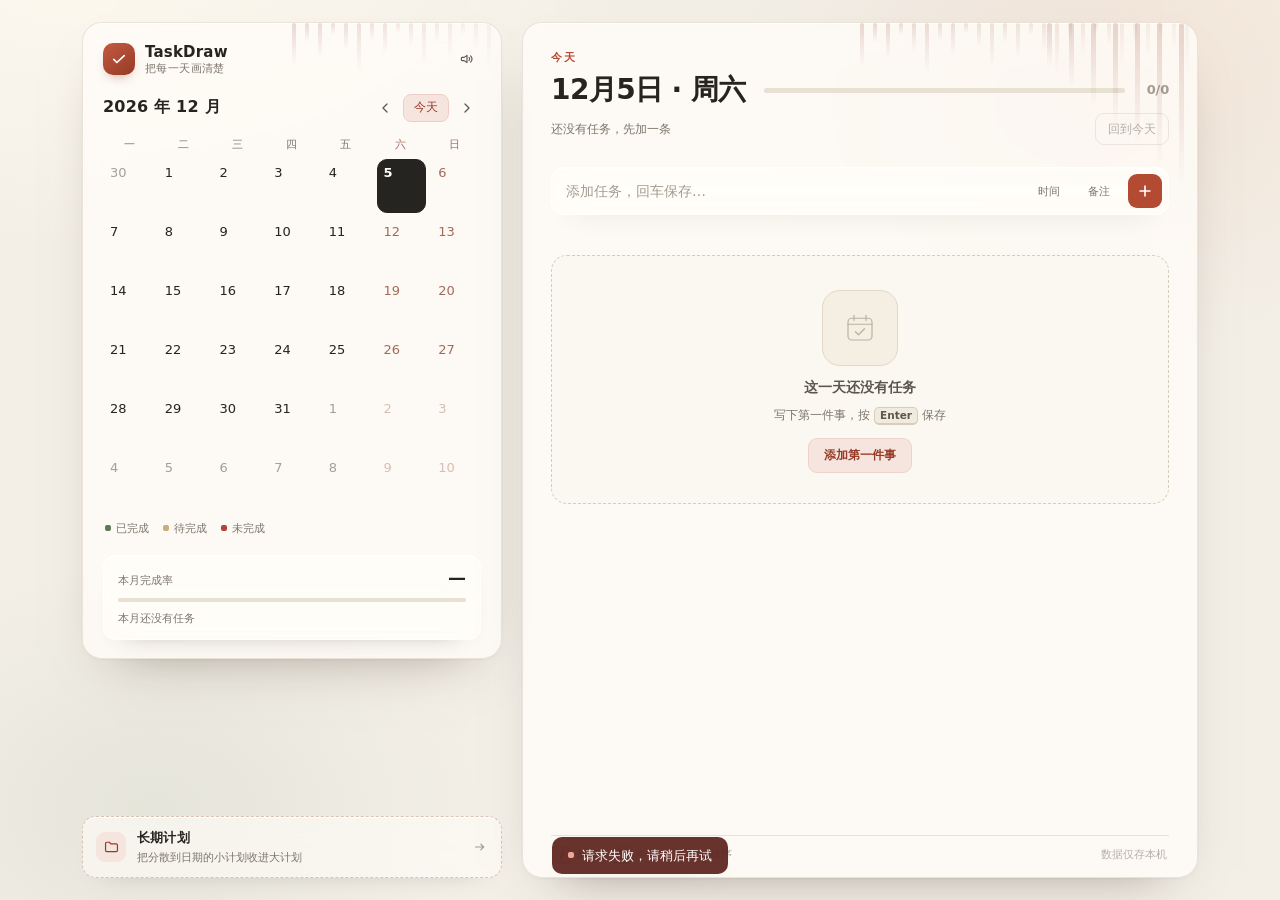
==== commit 2868dccc: "Add task times, desktop reminders, plan-task links, custom pickers - minute-level due time with opti" ====
--- a/static/index.html
+++ b/static/index.html
@@ -106,11 +106,32 @@
 
       <form class="composer" id="composer" autocomplete="off">
         <input id="new-title" type="text" maxlength="120" placeholder="添加任务，回车保存…" aria-label="新任务内容">
+        <button class="notes-toggle time-toggle" id="time-toggle" type="button" aria-expanded="false" aria-controls="new-time-wrap">时间</button>
         <button class="notes-toggle" id="notes-toggle" type="button" aria-expanded="false" aria-controls="new-notes-wrap">备注</button>
         <button class="add-btn" id="add-btn" type="submit" aria-label="添加任务">
           <svg viewBox="0 0 20 20" fill="none"><path d="M10 4.5v11M4.5 10h11" stroke="currentColor" stroke-width="1.8" stroke-linecap="round"/></svg>
         </button>
       </form>
+      <div class="composer-time" id="new-time-wrap" hidden>
+        <div class="time-line">
+          <span class="time-label">时间</span>
+          <button class="time-pick" id="new-time-btn" type="button" aria-haspopup="dialog">选择时间</button>
+          <input id="new-time" type="hidden" value="">
+          <label class="remind-check">
+            <input id="new-remind" type="checkbox" checked>
+            <span>到点提醒</span>
+          </label>
+        </div>
+        <div class="time-line">
+          <label class="remind-check">
+            <input id="new-advance-on" type="checkbox">
+            <span>提前提醒</span>
+          </label>
+          <button class="time-pick" id="new-advance-btn" type="button" aria-haspopup="dialog" disabled>选择时间</button>
+          <input id="new-advance" type="hidden" value="">
+          <span class="time-note" id="new-advance-note"></span>
+        </div>
+      </div>
       <div class="composer-notes" id="new-notes-wrap" hidden>
         <textarea id="new-notes" rows="2" maxlength="5000" placeholder="备注（可选）：补充细节、链接或检查项"></textarea>
       </div>
@@ -219,9 +240,36 @@
         <textarea id="edit-notes" rows="4" maxlength="5000" placeholder="补充细节、链接或检查项"></textarea>
       </label>
       <div class="field">
+        <span>时间</span>
+        <div class="time-row">
+          <button class="time-pick" id="edit-time-btn" type="button" aria-haspopup="dialog">选择时间</button>
+          <input id="edit-time" type="hidden" value="">
+          <label class="remind-check">
+            <input id="edit-remind" type="checkbox" checked>
+            <span>到点提醒</span>
+          </label>
+        </div>
+        <div class="time-row advance-row">
+          <label class="remind-check">
+            <input id="edit-advance-on" type="checkbox">
+            <span>提前提醒</span>
+          </label>
+          <button class="time-pick" id="edit-advance-btn" type="button" aria-haspopup="dialog" disabled>选择时间</button>
+          <input id="edit-advance" type="hidden" value="">
+          <span class="time-note" id="edit-advance-note"></span>
+        </div>
+      </div>
+      <div class="field">
         <span>归入日期</span>
         <div class="date-row">
-          <input id="edit-date" type="date" required aria-label="归入日期">
+          <div class="date-field edit-date-field">
+            <button class="date-field-btn" id="edit-date-btn" type="button" aria-haspopup="dialog" aria-expanded="false">
+              <svg class="date-field-calendar" viewBox="0 0 20 20" fill="none" aria-hidden="true"><rect x="3.5" y="4.5" width="13" height="11" rx="2.5" stroke="currentColor" stroke-width="1.4"/><path d="M3.5 8.5h13M7 3.2v2.4M13 3.2v2.4" stroke="currentColor" stroke-width="1.4" stroke-linecap="round"/></svg>
+              <span id="edit-date-text">11月12日 · 周四</span>
+              <svg class="date-field-caret" viewBox="0 0 20 20" fill="none" aria-hidden="true"><path d="M6.5 8l3.5 3.5L13.5 8" stroke="currentColor" stroke-width="1.5" stroke-linecap="round" stroke-linejoin="round"/></svg>
+            </button>
+          </div>
+          <input id="edit-date" type="hidden" value="">
           <div class="date-chips" id="edit-date-chips" role="group" aria-label="快捷日期">
             <button type="button" data-days="0">今天</button>
             <button type="button" data-days="1">明天</button>
@@ -237,6 +285,25 @@
         <button class="btn-primary" type="submit">保存</button>
       </div>
     </form>
+
+    <div class="date-pop" id="edit-date-pop" role="dialog" aria-label="选择日期" hidden>
+      <div class="date-pop-head">
+        <button type="button" class="icon-btn" data-edit-date-prev aria-label="上个月">
+          <svg viewBox="0 0 20 20" fill="none"><path d="M12.5 5l-5 5 5 5" stroke="currentColor" stroke-width="1.6" stroke-linecap="round" stroke-linejoin="round"/></svg>
+        </button>
+        <strong id="edit-date-label"></strong>
+        <button type="button" class="icon-btn" data-edit-date-next aria-label="下个月">
+          <svg viewBox="0 0 20 20" fill="none"><path d="M7.5 5l5 5-5 5" stroke="currentColor" stroke-width="1.6" stroke-linecap="round" stroke-linejoin="round"/></svg>
+        </button>
+      </div>
+      <div class="date-pop-week" aria-hidden="true">
+        <span>一</span><span>二</span><span>三</span><span>四</span><span>五</span><span>六</span><span>日</span>
+      </div>
+      <div class="date-pop-grid" id="edit-date-grid"></div>
+      <div class="date-pop-foot">
+        <button type="button" class="btn-text" data-edit-date-today>今天</button>
+      </div>
+    </div>
   </dialog>
 
   <dialog id="plan-dialog" aria-labelledby="plan-dialog-heading">
@@ -262,6 +329,11 @@
         </div>
       </div>
       <input id="plan-edit-date" type="hidden" value="">
+      <div class="field">
+        <span>关联已有任务</span>
+        <select id="plan-edit-task" aria-label="关联已有任务"></select>
+      </div>
+      <p class="field-hint" id="plan-link-hint">关联后完成状态与任务同步，不再单独出现在日程中。</p>
       <p class="edit-meta" id="plan-edit-meta"></p>
       <div class="modal-actions">
         <button class="btn-text danger" id="plan-edit-delete" type="button">删除计划</button>
@@ -306,13 +378,43 @@
 
   <div class="toast" id="toast" role="status" aria-live="polite"></div>
 
-  <div class="corner-toast" id="plan-complete-toast" role="status" aria-live="polite">
-    <span class="corner-toast-mark">
-      <svg viewBox="0 0 20 20" fill="none"><path d="M5 10.5l3.2 3.2L15 7" stroke="currentColor" stroke-width="1.9" stroke-linecap="round" stroke-linejoin="round"/></svg>
-    </span>
-    <div class="corner-toast-body">
-      <span class="corner-toast-eyebrow">计划完成</span>
-      <p id="plan-complete-text"></p>
+  <div class="corner-stack">
+    <div class="corner-toast" id="plan-complete-toast" role="status" aria-live="polite">
+      <span class="corner-toast-mark">
+        <svg viewBox="0 0 20 20" fill="none"><path d="M5 10.5l3.2 3.2L15 7" stroke="currentColor" stroke-width="1.9" stroke-linecap="round" stroke-linejoin="round"/></svg>
+      </span>
+      <div class="corner-toast-body">
+        <span class="corner-toast-eyebrow">计划完成</span>
+        <p id="plan-complete-text"></p>
+      </div>
+    </div>
+    <div class="corner-toast remind-toast" id="task-remind-toast" role="status" aria-live="polite">
+      <span class="corner-toast-mark">
+        <svg viewBox="0 0 20 20" fill="none"><circle cx="10" cy="10" r="6.3" stroke="currentColor" stroke-width="1.6"/><path d="M10 6.4V10l2.6 1.6" stroke="currentColor" stroke-width="1.6" stroke-linecap="round" stroke-linejoin="round"/></svg>
+      </span>
+      <div class="corner-toast-body">
+        <span class="corner-toast-eyebrow" id="task-remind-eyebrow">日程提醒</span>
+        <p id="task-remind-text"></p>
+      </div>
+    </div>
+  </div>
+
+  <div class="time-pop" id="time-pop" hidden role="dialog" aria-label="选择时间">
+    <div class="time-pop-head">
+      <strong id="time-pop-label">选择时间</strong>
+      <button class="time-pop-close" type="button" data-time-close aria-label="关闭">
+        <svg viewBox="0 0 20 20" fill="none"><path d="M6 6l8 8M14 6l-8 8" stroke="currentColor" stroke-width="1.6" stroke-linecap="round"/></svg>
+      </button>
+    </div>
+    <div class="time-pop-cols">
+      <div class="time-col" id="time-hours" role="listbox" aria-label="小时"></div>
+      <div class="time-col" id="time-minutes" role="listbox" aria-label="分钟"></div>
+    </div>
+    <div class="time-pop-foot">
+      <span id="time-pop-hint"></span>
+      <span class="spacer"></span>
+      <button class="time-pop-text" type="button" data-time-clear>清除</button>
+      <button class="time-pop-done" type="button" data-time-done>完成</button>
     </div>
   </div>
 
--- a/static/styles.css
+++ b/static/styles.css
@@ -1029,6 +1029,100 @@
   cursor: default;
 }
 
+.composer-time {
+  display: flex;
+  flex-direction: column;
+  gap: 8px;
+  margin-top: 8px;
+  padding: 9px 12px;
+  background: #fbf8f2;
+  border: 1px solid var(--line);
+  border-radius: 11px;
+}
+
+.time-line {
+  display: flex;
+  flex-wrap: wrap;
+  align-items: center;
+  gap: 10px;
+}
+
+.time-label {
+  font-size: 11px;
+  font-weight: 600;
+  letter-spacing: 0.6px;
+  color: var(--muted);
+}
+
+.time-pick {
+  min-width: 88px;
+  height: 30px;
+  padding: 0 10px;
+  font-size: 12px;
+  color: var(--ink);
+  text-align: left;
+  background: #fffdf9;
+  border: 1px solid var(--line);
+  border-radius: 7px;
+  font-variant-numeric: tabular-nums;
+  transition: color 0.15s ease, background 0.15s ease, border-color 0.15s ease;
+}
+
+.time-pick:hover {
+  border-color: #d6c7b2;
+}
+
+.time-pick.has-value {
+  font-weight: 600;
+  color: var(--accent-deep);
+  background: var(--accent-soft);
+  border-color: #edd3ca;
+}
+
+.time-pick:disabled {
+  opacity: 0.42;
+  cursor: not-allowed;
+}
+
+.time-pick.is-warning {
+  color: #9a651c;
+  background: #fdf5e6;
+  border-color: #e2c08d;
+}
+
+.time-note {
+  font-size: 10.5px;
+  color: var(--faint);
+  white-space: nowrap;
+}
+
+.time-note.is-warning {
+  color: #9a651c;
+}
+
+.remind-check {
+  display: inline-flex;
+  flex: none;
+  align-items: center;
+  gap: 6px;
+  font-size: 11.5px;
+  color: var(--muted);
+  white-space: nowrap;
+  cursor: pointer;
+  user-select: none;
+}
+
+.remind-check input {
+  width: 14px;
+  height: 14px;
+  margin: 0;
+  accent-color: var(--accent);
+}
+
+.remind-check input:disabled + span {
+  opacity: 0.45;
+}
+
 .composer-notes {
   margin-top: 8px;
   padding: 10px 12px;
@@ -1384,6 +1478,44 @@
   overflow-wrap: anywhere;
 }
 
+.task-time {
+  display: inline-block;
+  margin-left: 8px;
+  padding: 1px 6px;
+  font-size: 11px;
+  font-weight: 600;
+  color: var(--ink-soft);
+  background: #f1ebdf;
+  border-radius: 6px;
+  vertical-align: 1.5px;
+  font-variant-numeric: tabular-nums;
+  text-decoration: none;
+}
+
+.task-time.is-remind {
+  color: var(--accent-deep);
+  background: var(--accent-soft);
+}
+
+.task.done .task-time {
+  color: var(--faint);
+  background: #f4f0e7;
+}
+
+.task-plan-link {
+  display: inline-block;
+  margin-left: 6px;
+  padding: 1px 6px;
+  font-size: 10px;
+  font-weight: 600;
+  letter-spacing: 0.3px;
+  color: #5c7a55;
+  background: #edf2e7;
+  border-radius: 5px;
+  vertical-align: 1.5px;
+  text-decoration: none;
+}
+
 .task.done .task-title {
   color: var(--muted);
   text-decoration: line-through;
@@ -1799,6 +1931,14 @@
   transition: border-color 0.15s ease, background 0.15s ease, box-shadow 0.15s ease;
 }
 
+.date-field.is-disabled {
+  opacity: 0.55;
+}
+
+.date-field-btn:disabled {
+  cursor: not-allowed;
+}
+
 .date-field-btn:hover {
   background: #fff;
   border-color: #cdbba2;
@@ -1984,6 +2124,94 @@
 #edit-form,
 #plan-edit-form {
   padding: 22px 24px 20px;
+}
+
+#edit-dialog {
+  transition: transform 0.26s var(--ease-out);
+}
+
+#edit-dialog.time-pop-open,
+#edit-dialog.date-pop-open {
+  overflow: visible;
+}
+
+#edit-dialog.time-pop-open {
+  transform: translateX(-123px);
+}
+
+#edit-dialog.date-pop-open {
+  transform: translateX(-153px);
+}
+
+.edit-date-field {
+  flex: 0 0 168px;
+  width: 168px;
+}
+
+#edit-dialog #edit-date-pop {
+  position: absolute;
+  top: 50%;
+  left: calc(100% + 14px);
+  width: 292px;
+  max-width: none;
+  margin: 0;
+  padding: 12px 12px 9px;
+  z-index: 2;
+  opacity: 0;
+  transform: translate(-12px, -50%);
+  transition: opacity 0.18s ease, transform 0.26s var(--ease-out);
+  animation: none;
+  pointer-events: none;
+}
+
+#edit-dialog #edit-date-pop.is-open {
+  opacity: 1;
+  transform: translate(0, -50%);
+  pointer-events: auto;
+}
+
+#edit-dialog #edit-date-pop::before {
+  content: "";
+  position: absolute;
+  left: -6px;
+  top: 50%;
+  width: 10px;
+  height: 10px;
+  background: #fbf8f2;
+  border-left: 1px solid var(--line);
+  border-bottom: 1px solid var(--line);
+  transform: translateY(-50%) rotate(45deg);
+}
+
+#edit-dialog #time-pop {
+  position: absolute;
+  top: 50%;
+  left: calc(100% + 14px);
+  width: 232px;
+  z-index: 2;
+  opacity: 0;
+  transform: translate(-12px, -50%);
+  transition: opacity 0.18s ease, transform 0.26s var(--ease-out);
+  pointer-events: none;
+}
+
+#edit-dialog #time-pop.is-open {
+  opacity: 1;
+  transform: translate(0, -50%);
+  pointer-events: auto;
+}
+
+#edit-dialog #time-pop::before {
+  content: "";
+  position: absolute;
+  left: -6px;
+  top: 50%;
+  width: 10px;
+  height: 10px;
+  background: #fbf8f2;
+  border-left: 1px solid var(--line);
+  border-bottom: 1px solid var(--line);
+  transform: translateY(-50%) rotate(45deg);
 }
 
 #plan-dialog {
@@ -2088,8 +2316,227 @@
   box-shadow: 0 0 0 3px rgba(179, 74, 50, 0.07);
 }
 
-.field input[type="date"] {
+.field input[type="date"],
+.field input[type="time"] {
   color-scheme: light;
+}
+
+.field select {
+  display: block;
+  width: 100%;
+  height: 38px;
+  padding: 0 10px;
+  font-size: 13.5px;
+  color: var(--ink);
+  background: #fbf8f2;
+  border: 1px solid var(--line);
+  border-radius: 9px;
+  transition: border-color 0.15s ease, background 0.15s ease;
+}
+
+.field select:focus {
+  outline: none;
+  background: #fff;
+  border-color: #cdbba2;
+  box-shadow: 0 0 0 3px rgba(179, 74, 50, 0.07);
+}
+
+.field select:disabled {
+  opacity: 0.55;
+  cursor: not-allowed;
+}
+
+.field-hint {
+  margin: 7px 0 0;
+  font-size: 11px;
+  line-height: 1.5;
+  color: var(--faint);
+}
+
+.time-row {
+  display: flex;
+  flex-wrap: wrap;
+  align-items: center;
+  gap: 10px;
+}
+
+.time-row .time-pick {
+  height: 34px;
+  font-size: 12.5px;
+}
+
+.advance-row {
+  margin-top: 8px;
+}
+
+.time-pop {
+  position: fixed;
+  z-index: 80;
+  width: 232px;
+  padding: 10px;
+  background: rgba(255, 253, 249, 0.98);
+  backdrop-filter: blur(20px) saturate(120%);
+  -webkit-backdrop-filter: blur(20px) saturate(120%);
+  border: 1px solid var(--line);
+  border-radius: 13px;
+  box-shadow:
+    0 22px 46px -24px rgba(50, 38, 24, 0.5),
+    0 1px 0 rgba(255, 255, 255, 0.9) inset;
+  opacity: 0;
+  transform: translateY(-4px);
+  transition: opacity 0.16s ease, transform 0.18s var(--ease-out);
+}
+
+.time-pop[hidden] {
+  display: none;
+}
+
+.time-pop.is-open {
+  opacity: 1;
+  transform: translateY(0);
+}
+
+.time-pop-head {
+  display: flex;
+  align-items: center;
+  justify-content: space-between;
+  padding: 1px 2px 8px;
+}
+
+.time-pop-head strong {
+  font-size: 12px;
+  font-weight: 650;
+  letter-spacing: 0.2px;
+}
+
+.time-pop-close {
+  display: grid;
+  place-items: center;
+  width: 24px;
+  height: 24px;
+  padding: 0;
+  color: var(--faint);
+  background: transparent;
+  border: none;
+  border-radius: 6px;
+}
+
+.time-pop-close:hover {
+  color: var(--ink);
+  background: #f1ebdf;
+}
+
+.time-pop-close svg {
+  width: 14px;
+  height: 14px;
+}
+
+.time-pop-cols {
+  display: grid;
+  grid-template-columns: 1fr 1fr;
+  gap: 6px;
+}
+
+.time-col {
+  height: 188px;
+  padding: 4px;
+  overflow-y: auto;
+  background: #fbf8f2;
+  border: 1px solid var(--line);
+  border-radius: 9px;
+  scrollbar-width: thin;
+  scrollbar-color: #cfc4b2 transparent;
+}
+
+.time-col::-webkit-scrollbar {
+  width: 6px;
+}
+
+.time-col::-webkit-scrollbar-thumb {
+  background: #cfc4b2;
+  border-radius: 3px;
+}
+
+.time-col button {
+  display: block;
+  width: 100%;
+  height: 28px;
+  padding: 0;
+  font-size: 12px;
+  color: var(--ink-soft);
+  background: transparent;
+  border: none;
+  border-radius: 6px;
+  font-variant-numeric: tabular-nums;
+}
+
+.time-col button:hover {
+  color: var(--ink);
+  background: #f1ebdf;
+}
+
+.time-col button.is-selected {
+  font-weight: 600;
+  color: #fff;
+  background: var(--accent);
+}
+
+.time-col button:disabled {
+  opacity: 0.28;
+  cursor: not-allowed;
+  background: transparent;
+}
+
+.time-pop-foot {
+  display: flex;
+  align-items: center;
+  gap: 6px;
+  padding-top: 8px;
+}
+
+.time-pop-foot .spacer {
+  flex: 1;
+}
+
+#time-pop-hint {
+  flex: 1;
+  min-width: 0;
+  overflow: hidden;
+  font-size: 10.5px;
+  color: var(--faint);
+  text-overflow: ellipsis;
+  white-space: nowrap;
+}
+
+.time-pop-text,
+.time-pop-done {
+  flex: none;
+  height: 28px;
+  padding: 0 9px;
+  font-size: 11.5px;
+  white-space: nowrap;
+  border-radius: 7px;
+}
+
+.time-pop-text {
+  color: var(--muted);
+  background: transparent;
+  border: 1px solid transparent;
+}
+
+.time-pop-text:hover {
+  color: var(--ink);
+  background: #f1ebdf;
+}
+
+.time-pop-done {
+  color: #fff;
+  background: var(--accent);
+  border: 1px solid transparent;
+}
+
+.time-pop-done:hover {
+  background: var(--accent-deep);
 }
 
 .date-row {
@@ -2264,11 +2711,19 @@
   transform: translate(-50%, 0);
 }
 
-.corner-toast {
+.corner-stack {
   position: fixed;
   top: 18px;
   right: 18px;
   z-index: 30;
+  width: 0;
+  height: 0;
+}
+
+.corner-toast {
+  position: absolute;
+  top: 0;
+  right: 0;
   display: flex;
   align-items: center;
   gap: 11px;
@@ -2325,6 +2780,22 @@
   overflow-wrap: anywhere;
 }
 
+.remind-toast {
+  background: rgba(253, 249, 239, 0.96);
+  border-color: rgba(180, 133, 52, 0.34);
+  box-shadow:
+    0 18px 40px -22px rgba(74, 56, 28, 0.42),
+    0 1px 0 rgba(255, 255, 255, 0.9) inset;
+}
+
+.remind-toast .corner-toast-mark {
+  background: #b48236;
+}
+
+.remind-toast .corner-toast-eyebrow {
+  color: #96671e;
+}
+
 /* ---------- Long-term plans ---------- */
 
 .calendar-column {
@@ -2801,6 +3272,24 @@
   flex: 0 0 140px;
 }
 
+.plan-child-form .plan-child-task {
+  flex: 1 1 100%;
+  min-width: 0;
+  height: 32px;
+  padding: 0 10px;
+  font-size: 12px;
+  color: var(--ink);
+  background: #fffdf9;
+  border: 1px solid var(--line);
+  border-radius: 8px;
+}
+
+.plan-child-form .plan-child-task:focus {
+  outline: none;
+  border-color: #cdbba2;
+  box-shadow: 0 0 0 3px rgba(179, 74, 50, 0.07);
+}
+
 .plan-child-form .date-field-btn {
   height: 32px;
   padding: 0 8px;
@@ -2877,6 +3366,29 @@
   #plan-dialog #plan-date-pop::before {
     display: none;
   }
+
+  #edit-dialog.time-pop-open,
+  #edit-dialog.date-pop-open {
+    transform: none;
+  }
+
+  #edit-dialog #time-pop,
+  #edit-dialog #edit-date-pop {
+    left: 50%;
+    top: 50%;
+    transform: translate(-50%, -50%) scale(0.97);
+    box-shadow: 0 22px 60px -26px rgba(40, 30, 20, 0.6);
+  }
+
+  #edit-dialog #time-pop.is-open,
+  #edit-dialog #edit-date-pop.is-open {
+    transform: translate(-50%, -50%) scale(1);
+  }
+
+  #edit-dialog #time-pop::before,
+  #edit-dialog #edit-date-pop::before {
+    display: none;
+  }
 }
 
 @media (max-width: 980px) {
@@ -3061,3 +3573,4 @@
     transition-duration: 0.001ms !important;
   }
 }
+#time-pop-hint.is-warning { color: #9a651c; }
